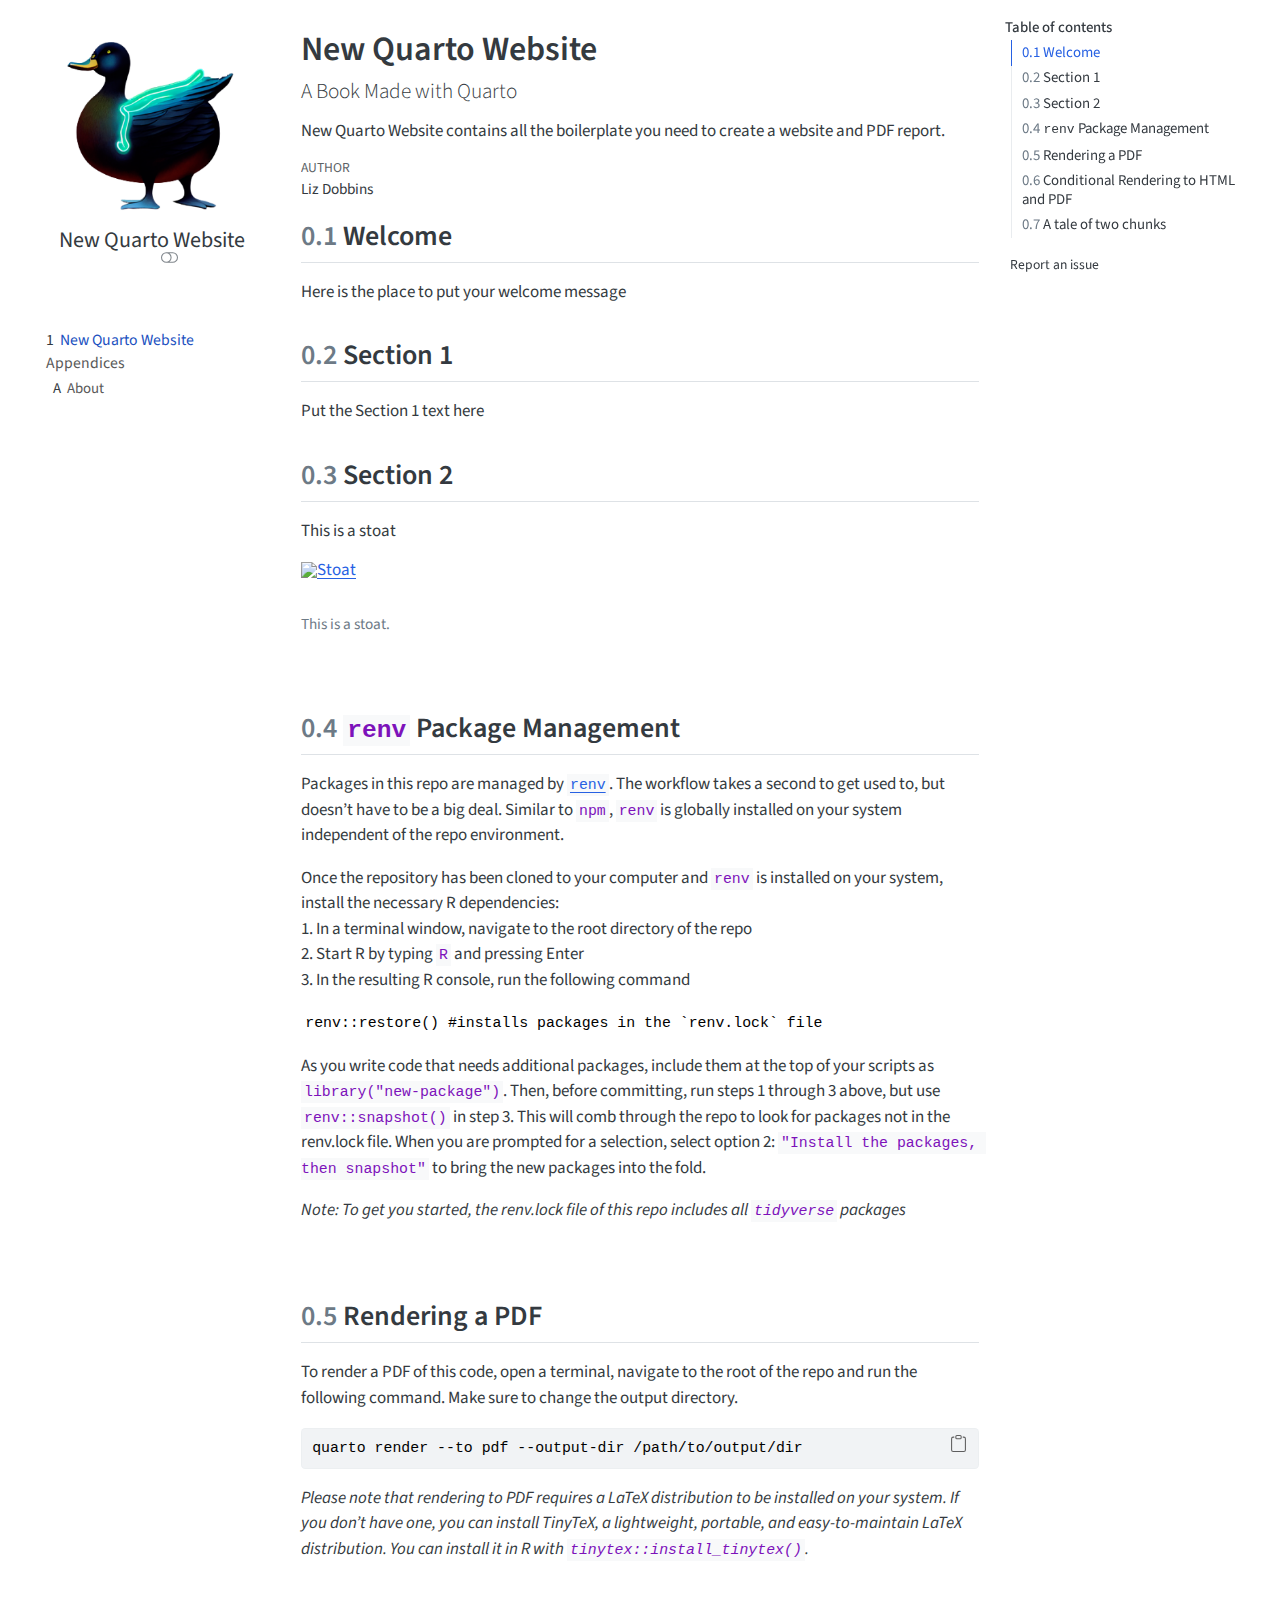
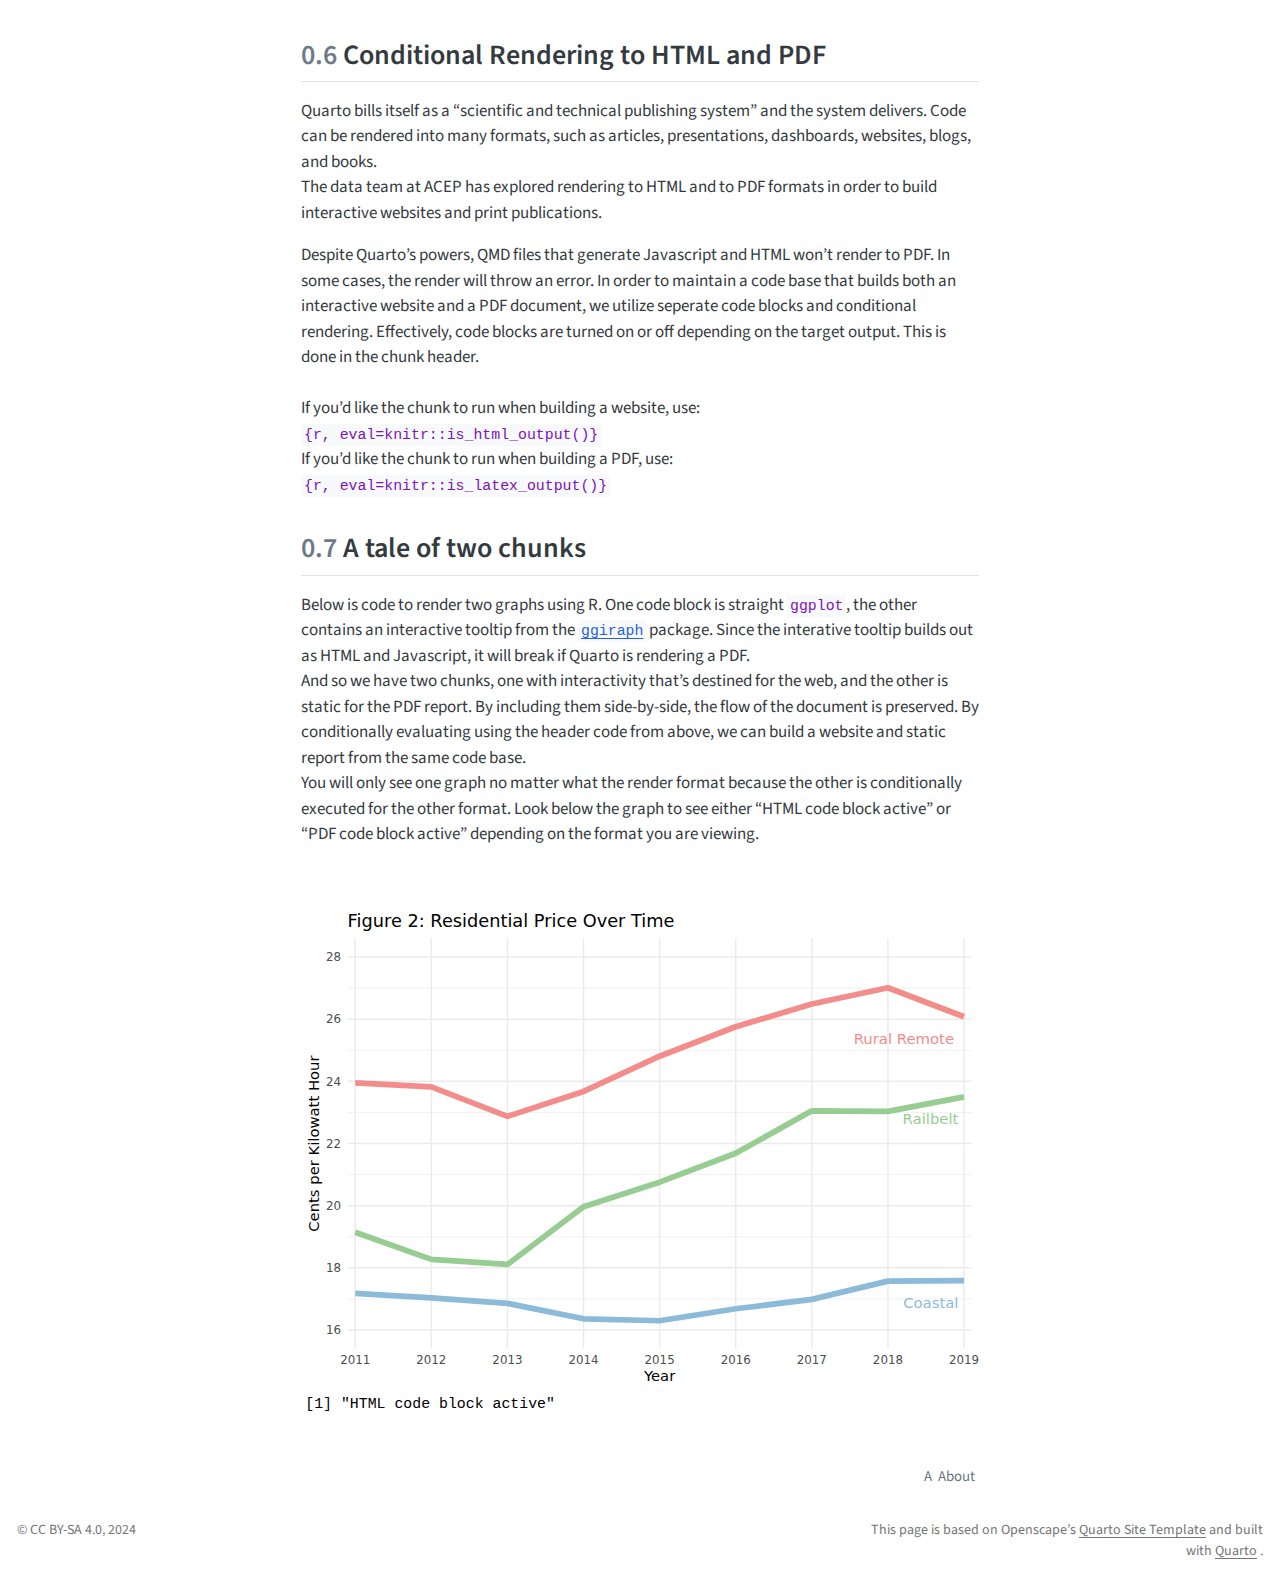
==== index.html @ baac25ad "Built site for gh-pages" ====
<!DOCTYPE html>
<html xmlns="http://www.w3.org/1999/xhtml" lang="en" xml:lang="en"><head>

<meta charset="utf-8">
<meta name="generator" content="quarto-1.4.555">

<meta name="viewport" content="width=device-width, initial-scale=1.0, user-scalable=yes">

<meta name="author" content="Liz Dobbins">
<meta name="description" content="New Quarto Website contains all the boilerplate you need to create a website and PDF report.">

<title>New Quarto Website</title>
<style>
code{white-space: pre-wrap;}
span.smallcaps{font-variant: small-caps;}
div.columns{display: flex; gap: min(4vw, 1.5em);}
div.column{flex: auto; overflow-x: auto;}
div.hanging-indent{margin-left: 1.5em; text-indent: -1.5em;}
ul.task-list{list-style: none;}
ul.task-list li input[type="checkbox"] {
  width: 0.8em;
  margin: 0 0.8em 0.2em -1em; /* quarto-specific, see https://github.com/quarto-dev/quarto-cli/issues/4556 */ 
  vertical-align: middle;
}
/* CSS for syntax highlighting */
pre > code.sourceCode { white-space: pre; position: relative; }
pre > code.sourceCode > span { line-height: 1.25; }
pre > code.sourceCode > span:empty { height: 1.2em; }
.sourceCode { overflow: visible; }
code.sourceCode > span { color: inherit; text-decoration: inherit; }
div.sourceCode { margin: 1em 0; }
pre.sourceCode { margin: 0; }
@media screen {
div.sourceCode { overflow: auto; }
}
@media print {
pre > code.sourceCode { white-space: pre-wrap; }
pre > code.sourceCode > span { text-indent: -5em; padding-left: 5em; }
}
pre.numberSource code
  { counter-reset: source-line 0; }
pre.numberSource code > span
  { position: relative; left: -4em; counter-increment: source-line; }
pre.numberSource code > span > a:first-child::before
  { content: counter(source-line);
    position: relative; left: -1em; text-align: right; vertical-align: baseline;
    border: none; display: inline-block;
    -webkit-touch-callout: none; -webkit-user-select: none;
    -khtml-user-select: none; -moz-user-select: none;
    -ms-user-select: none; user-select: none;
    padding: 0 4px; width: 4em;
  }
pre.numberSource { margin-left: 3em;  padding-left: 4px; }
div.sourceCode
  {   }
@media screen {
pre > code.sourceCode > span > a:first-child::before { text-decoration: underline; }
}
</style>


<script src="site_libs/quarto-nav/quarto-nav.js"></script>
<script src="site_libs/clipboard/clipboard.min.js"></script>
<script src="site_libs/quarto-search/autocomplete.umd.js"></script>
<script src="site_libs/quarto-search/fuse.min.js"></script>
<script src="site_libs/quarto-search/quarto-search.js"></script>
<meta name="quarto:offset" content="./">
<link href="./about.html" rel="next">
<script src="site_libs/quarto-html/quarto.js"></script>
<script src="site_libs/quarto-html/popper.min.js"></script>
<script src="site_libs/quarto-html/tippy.umd.min.js"></script>
<script src="site_libs/quarto-html/anchor.min.js"></script>
<link href="site_libs/quarto-html/tippy.css" rel="stylesheet">
<link href="site_libs/quarto-html/quarto-syntax-highlighting.css" rel="stylesheet" class="quarto-color-scheme" id="quarto-text-highlighting-styles">
<link href="site_libs/quarto-html/quarto-syntax-highlighting-dark.css" rel="prefetch" class="quarto-color-scheme quarto-color-alternate" id="quarto-text-highlighting-styles">
<script src="site_libs/bootstrap/bootstrap.min.js"></script>
<link href="site_libs/bootstrap/bootstrap-icons.css" rel="stylesheet">
<link href="site_libs/bootstrap/bootstrap.min.css" rel="stylesheet" class="quarto-color-scheme" id="quarto-bootstrap" data-mode="light">
<link href="site_libs/bootstrap/bootstrap-dark.min.css" rel="prefetch" class="quarto-color-scheme quarto-color-alternate" id="quarto-bootstrap" data-mode="light">
<script id="quarto-search-options" type="application/json">{
  "location": "sidebar",
  "copy-button": false,
  "collapse-after": 3,
  "panel-placement": "start",
  "type": "textbox",
  "limit": 50,
  "keyboard-shortcut": [
    "f",
    "/",
    "s"
  ],
  "show-item-context": false,
  "language": {
    "search-no-results-text": "No results",
    "search-matching-documents-text": "matching documents",
    "search-copy-link-title": "Copy link to search",
    "search-hide-matches-text": "Hide additional matches",
    "search-more-match-text": "more match in this document",
    "search-more-matches-text": "more matches in this document",
    "search-clear-button-title": "Clear",
    "search-text-placeholder": "",
    "search-detached-cancel-button-title": "Cancel",
    "search-submit-button-title": "Submit",
    "search-label": "Search"
  }
}</script>
<link href="site_libs/htmltools-fill-0.5.8.1/fill.css" rel="stylesheet">
<script src="site_libs/htmlwidgets-1.6.4/htmlwidgets.js"></script>
<script src="site_libs/d3-bundle-5.16.0/d3-bundle.min.js"></script>
<script src="site_libs/d3-lasso-0.0.5/d3-lasso.min.js"></script>
<script src="site_libs/save-svg-as-png-1.4.17/save-svg-as-png.min.js"></script>
<script src="site_libs/flatbush-4.4.0/flatbush.min.js"></script>
<link href="site_libs/ggiraphjs-0.8.10/ggiraphjs.min.css" rel="stylesheet">
<script src="site_libs/ggiraphjs-0.8.10/ggiraphjs.min.js"></script>
<script src="site_libs/girafe-binding-0.8.10/girafe.js"></script>


<link rel="stylesheet" href="styles.css">
</head>

<body class="nav-sidebar floating">

<div id="quarto-search-results"></div>
  <header id="quarto-header" class="headroom fixed-top">
  <nav class="quarto-secondary-nav">
    <div class="container-fluid d-flex">
      <button type="button" class="quarto-btn-toggle btn" data-bs-toggle="collapse" data-bs-target=".quarto-sidebar-collapse-item" aria-controls="quarto-sidebar" aria-expanded="false" aria-label="Toggle sidebar navigation" onclick="if (window.quartoToggleHeadroom) { window.quartoToggleHeadroom(); }">
        <i class="bi bi-layout-text-sidebar-reverse"></i>
      </button>
        <nav class="quarto-page-breadcrumbs" aria-label="breadcrumb"><ol class="breadcrumb"><li class="breadcrumb-item"><a href="./index.html"><span class="chapter-number">1</span>&nbsp; <span class="chapter-title">New Quarto Website</span></a></li></ol></nav>
        <a class="flex-grow-1" role="button" data-bs-toggle="collapse" data-bs-target=".quarto-sidebar-collapse-item" aria-controls="quarto-sidebar" aria-expanded="false" aria-label="Toggle sidebar navigation" onclick="if (window.quartoToggleHeadroom) { window.quartoToggleHeadroom(); }">      
        </a>
      <button type="button" class="btn quarto-search-button" aria-label="" onclick="window.quartoOpenSearch();">
        <i class="bi bi-search"></i>
      </button>
    </div>
  </nav>
</header>
<!-- content -->
<div id="quarto-content" class="quarto-container page-columns page-rows-contents page-layout-article">
<!-- sidebar -->
  <nav id="quarto-sidebar" class="sidebar collapse collapse-horizontal quarto-sidebar-collapse-item sidebar-navigation floating overflow-auto">
    <div class="pt-lg-2 mt-2 text-center sidebar-header sidebar-header-stacked">
      <a href="./index.html" class="sidebar-logo-link">
      <img src="./images/data-duck.png" alt="" class="sidebar-logo py-0 d-lg-inline d-none">
      </a>
    <div class="sidebar-title mb-0 py-0">
      <a href="./">New Quarto Website</a> 
        <div class="sidebar-tools-main tools-wide">
    <a href="https://cookiecutter.readthedocs.io/en/stable/" title="Cookiecutter Project Templates" class="quarto-navigation-tool px-1" aria-label="Cookiecutter Project Templates"><i class="bi bi-globe"></i></a>
    <a href="https://github.com/eldobbins" title="Liz Dobbins's GitHub" class="quarto-navigation-tool px-1" aria-label="Liz Dobbins's GitHub"><i class="bi bi-github"></i></a>
    <a href="https://github.com/eldobbins/new-quarto-website" title="Source Code" class="quarto-navigation-tool px-1" aria-label="Source Code"><i class="bi bi-github"></i></a>
    <a href="./New-Quarto-Website.pdf" title="Download PDF" class="quarto-navigation-tool px-1" aria-label="Download PDF"><i class="bi bi-file-pdf"></i></a>
  <a href="" class="quarto-color-scheme-toggle quarto-navigation-tool  px-1" onclick="window.quartoToggleColorScheme(); return false;" title="Toggle dark mode"><i class="bi"></i></a>
</div>
    </div>
      </div>
        <div class="mt-2 flex-shrink-0 align-items-center">
        <div class="sidebar-search">
        <div id="quarto-search" class="" title="Search"></div>
        </div>
        </div>
    <div class="sidebar-menu-container"> 
    <ul class="list-unstyled mt-1">
        <li class="sidebar-item">
  <div class="sidebar-item-container"> 
  <a href="./index.html" class="sidebar-item-text sidebar-link active">
 <span class="menu-text"><span class="chapter-number">1</span>&nbsp; <span class="chapter-title">New Quarto Website</span></span></a>
  </div>
</li>
        <li class="sidebar-item sidebar-item-section">
      <div class="sidebar-item-container"> 
            <a class="sidebar-item-text sidebar-link text-start" data-bs-toggle="collapse" data-bs-target="#quarto-sidebar-section-1" aria-expanded="true">
 <span class="menu-text">Appendices</span></a>
          <a class="sidebar-item-toggle text-start" data-bs-toggle="collapse" data-bs-target="#quarto-sidebar-section-1" aria-expanded="true" aria-label="Toggle section">
            <i class="bi bi-chevron-right ms-2"></i>
          </a> 
      </div>
      <ul id="quarto-sidebar-section-1" class="collapse list-unstyled sidebar-section depth1 show">  
          <li class="sidebar-item">
  <div class="sidebar-item-container"> 
  <a href="./about.html" class="sidebar-item-text sidebar-link">
 <span class="menu-text"><span class="chapter-number">A</span>&nbsp; <span class="chapter-title">About</span></span></a>
  </div>
</li>
      </ul>
  </li>
    </ul>
    </div>
</nav>
<div id="quarto-sidebar-glass" class="quarto-sidebar-collapse-item" data-bs-toggle="collapse" data-bs-target=".quarto-sidebar-collapse-item"></div>
<!-- margin-sidebar -->
    <div id="quarto-margin-sidebar" class="sidebar margin-sidebar">
        <nav id="TOC" role="doc-toc" class="toc-active">
    <h2 id="toc-title">Table of contents</h2>
   
  <ul>
  <li><a href="#welcome" id="toc-welcome" class="nav-link active" data-scroll-target="#welcome"><span class="header-section-number">0.1</span> Welcome</a></li>
  <li><a href="#section-1" id="toc-section-1" class="nav-link" data-scroll-target="#section-1"><span class="header-section-number">0.2</span> Section 1</a></li>
  <li><a href="#section-2" id="toc-section-2" class="nav-link" data-scroll-target="#section-2"><span class="header-section-number">0.3</span> Section 2</a></li>
  <li><a href="#renv-package-management" id="toc-renv-package-management" class="nav-link" data-scroll-target="#renv-package-management"><span class="header-section-number">0.4</span> <code>renv</code> Package Management</a></li>
  <li><a href="#rendering-a-pdf" id="toc-rendering-a-pdf" class="nav-link" data-scroll-target="#rendering-a-pdf"><span class="header-section-number">0.5</span> Rendering a PDF</a></li>
  <li><a href="#conditional-rendering-to-html-and-pdf" id="toc-conditional-rendering-to-html-and-pdf" class="nav-link" data-scroll-target="#conditional-rendering-to-html-and-pdf"><span class="header-section-number">0.6</span> Conditional Rendering to HTML and PDF</a></li>
  <li><a href="#a-tale-of-two-chunks" id="toc-a-tale-of-two-chunks" class="nav-link" data-scroll-target="#a-tale-of-two-chunks"><span class="header-section-number">0.7</span> A tale of two chunks</a></li>
  </ul>
<div class="toc-actions"><ul><li><a href="https://github.com/eldobbins/new-quarto-website/issues/new" class="toc-action"><i class="bi bi-github"></i>Report an issue</a></li></ul></div></nav>
    </div>
<!-- main -->
<main class="content" id="quarto-document-content">

<header id="title-block-header" class="quarto-title-block default">
<div class="quarto-title">
<h1 class="title">New Quarto Website</h1>
<p class="subtitle lead">A Book Made with Quarto</p>
</div>

<div>
  <div class="description">
    New Quarto Website contains all the boilerplate you need to create a website and PDF report.
  </div>
</div>


<div class="quarto-title-meta">

    <div>
    <div class="quarto-title-meta-heading">Author</div>
    <div class="quarto-title-meta-contents">
             <p>Liz Dobbins </p>
          </div>
  </div>
    
  
    
  </div>
  


</header>


<section id="welcome" class="level2" data-number="0.1">
<h2 data-number="0.1" class="anchored" data-anchor-id="welcome"><span class="header-section-number">0.1</span> Welcome</h2>
<p>Here is the place to put your welcome message</p>
</section>
<section id="section-1" class="level2" data-number="0.2">
<h2 data-number="0.2" class="anchored" data-anchor-id="section-1"><span class="header-section-number">0.2</span> Section 1</h2>
<p>Put the Section 1 text here</p>
</section>
<section id="section-2" class="level2" data-number="0.3">
<h2 data-number="0.3" class="anchored" data-anchor-id="section-2"><span class="header-section-number">0.3</span> Section 2</h2>
<p>This is a stoat</p>
<div class="quarto-figure quarto-figure-left">
<figure class="figure">
<div class="quarto-figure quarto-figure-left">
<figure class="figure">
<p><a href="https://www.adfg.alaska.gov/static/education/wns/weasels.pdf" title="See Alaskan Weasels"><img src="https://britishwildlifecentre.co.uk/wp-content/uploads/2018/12/New-Website-Stoat-Pt-07-18.jpg" class="img-fluid quarto-figure quarto-figure-left figure-img" alt="Stoat" width="200"></a></p>
</figure>
</div>
<figcaption>This is a stoat.</figcaption>
</figure>
</div>
<p><br></p>
</section>
<section id="renv-package-management" class="level2" data-number="0.4">
<h2 data-number="0.4" class="anchored" data-anchor-id="renv-package-management"><span class="header-section-number">0.4</span> <code>renv</code> Package Management</h2>
<p>Packages in this repo are managed by <a href="https://rstudio.github.io/renv/articles/renv.html"><code>renv</code></a>. The workflow takes a second to get used to, but doesn’t have to be a big deal. Similar to <code>npm</code>, <code>renv</code> is globally installed on your system independent of the repo environment.</p>
<p>Once the repository has been cloned to your computer and <code>renv</code> is installed on your system, install the necessary R dependencies:<br>
1. In a terminal window, navigate to the root directory of the repo<br>
2. Start R by typing <code>R</code> and pressing Enter<br>
3. In the resulting R console, run the following command</p>
<pre><code>renv::restore() #installs packages in the `renv.lock` file  </code></pre>
<p>As you write code that needs additional packages, include them at the top of your scripts as <code>library("new-package")</code>. Then, before committing, run steps 1 through 3 above, but use <code>renv::snapshot()</code> in step 3. This will comb through the repo to look for packages not in the renv.lock file. When you are prompted for a selection, select option 2: <code>"Install the packages, then snapshot"</code> to bring the new packages into the fold.</p>
<p><em>Note: To get you started, the renv.lock file of this repo includes all <code>tidyverse</code> packages</em></p>
<p><br></p>
</section>
<section id="rendering-a-pdf" class="level2" data-number="0.5">
<h2 data-number="0.5" class="anchored" data-anchor-id="rendering-a-pdf"><span class="header-section-number">0.5</span> Rendering a PDF</h2>
<p>To render a PDF of this code, open a terminal, navigate to the root of the repo and run the following command. Make sure to change the output directory.</p>
<div class="cell">
<div class="sourceCode cell-code" id="cb2"><pre class="sourceCode bash code-with-copy"><code class="sourceCode bash"><span id="cb2-1"><a href="#cb2-1" aria-hidden="true" tabindex="-1"></a><span class="ex">quarto</span> render <span class="at">--to</span> pdf <span class="at">--output-dir</span> /path/to/output/dir </span></code><button title="Copy to Clipboard" class="code-copy-button"><i class="bi"></i></button></pre></div>
</div>
<p><em>Please note that rendering to PDF requires a LaTeX distribution to be installed on your system. If you don’t have one, you can install TinyTeX, a lightweight, portable, and easy-to-maintain LaTeX distribution. You can install it in R with <code>tinytex::install_tinytex()</code>.</em></p>
<p><br></p>
</section>
<section id="conditional-rendering-to-html-and-pdf" class="level2" data-number="0.6">
<h2 data-number="0.6" class="anchored" data-anchor-id="conditional-rendering-to-html-and-pdf"><span class="header-section-number">0.6</span> Conditional Rendering to HTML and PDF</h2>
<p>Quarto bills itself as a “scientific and technical publishing system” and the system delivers. Code can be rendered into many formats, such as articles, presentations, dashboards, websites, blogs, and books.<br>
The data team at ACEP has explored rendering to HTML and to PDF formats in order to build interactive websites and print publications.</p>
<p>Despite Quarto’s powers, QMD files that generate Javascript and HTML won’t render to PDF. In some cases, the render will throw an error. In order to maintain a code base that builds both an interactive website and a PDF document, we utilize seperate code blocks and conditional rendering. Effectively, code blocks are turned on or off depending on the target output. This is done in the chunk header.<br>
<br> If you’d like the chunk to run when building a website, use: <br> <code>{r, eval=knitr::is_html_output()}</code> <br> If you’d like the chunk to run when building a PDF, use: <br> <code>{r, eval=knitr::is_latex_output()}</code></p>
</section>
<section id="a-tale-of-two-chunks" class="level2" data-number="0.7">
<h2 data-number="0.7" class="anchored" data-anchor-id="a-tale-of-two-chunks"><span class="header-section-number">0.7</span> A tale of two chunks</h2>
<p>Below is code to render two graphs using R. One code block is straight <code>ggplot</code>, the other contains an interactive tooltip from the <a href="http://davidgohel.github.io/ggiraph/"><code>ggiraph</code></a> package. Since the interative tooltip builds out as HTML and Javascript, it will break if Quarto is rendering a PDF.<br>
And so we have two chunks, one with interactivity that’s destined for the web, and the other is static for the PDF report. By including them side-by-side, the flow of the document is preserved. By conditionally evaluating using the header code from above, we can build a website and static report from the same code base.<br>
You will only see one graph no matter what the render format because the other is conditionally executed for the other format. Look below the graph to see either “HTML code block active” or “PDF code block active” depending on the format you are viewing.</p>
<p><br></p>
<div class="cell">
<div class="cell-output-display">
<div class="girafe html-widget html-fill-item" id="htmlwidget-8f0f8c9f12b4cacb3a01" style="width:100%;height:464px;"></div>
<script type="application/json" data-for="htmlwidget-8f0f8c9f12b4cacb3a01">{"x":{"html":"<?xml version=\"1.0\" encoding=\"UTF-8\"?>\n<svg xmlns='http://www.w3.org/2000/svg' xmlns:xlink='http://www.w3.org/1999/xlink' class='ggiraph-svg' role='graphics-document' id='svg_64ee4f83_8b52_4678_acc7_ff02e934cefd' viewBox='0 0 504 360'>\n <defs id='svg_64ee4f83_8b52_4678_acc7_ff02e934cefd_defs'>\n  <clipPath id='svg_64ee4f83_8b52_4678_acc7_ff02e934cefd_c1'>\n   <rect x='0' y='0' width='504' height='360'/>\n  <\/clipPath>\n  <clipPath id='svg_64ee4f83_8b52_4678_acc7_ff02e934cefd_c2'>\n   <rect x='34.65' y='23.32' width='463.87' height='304.97'/>\n  <\/clipPath>\n <\/defs>\n <g id='svg_64ee4f83_8b52_4678_acc7_ff02e934cefd_rootg' class='ggiraph-svg-rootg'>\n  <g clip-path='url(#svg_64ee4f83_8b52_4678_acc7_ff02e934cefd_c1)'>\n   <rect x='0' y='0' width='504' height='360' fill='#FFFFFF' fill-opacity='1' stroke='#FFFFFF' stroke-opacity='1' stroke-width='0.75' stroke-linejoin='round' stroke-linecap='round' class='ggiraph-svg-bg'/>\n  <\/g>\n  <g clip-path='url(#svg_64ee4f83_8b52_4678_acc7_ff02e934cefd_c2)'>\n   <polyline points='34.65,291.33 498.52,291.33' fill='none' stroke='#EBEBEB' stroke-opacity='1' stroke-width='0.53' stroke-linejoin='round' stroke-linecap='butt'/>\n   <polyline points='34.65,245.12 498.52,245.12' fill='none' stroke='#EBEBEB' stroke-opacity='1' stroke-width='0.53' stroke-linejoin='round' stroke-linecap='butt'/>\n   <polyline points='34.65,198.91 498.52,198.91' fill='none' stroke='#EBEBEB' stroke-opacity='1' stroke-width='0.53' stroke-linejoin='round' stroke-linecap='butt'/>\n   <polyline points='34.65,152.70 498.52,152.70' fill='none' stroke='#EBEBEB' stroke-opacity='1' stroke-width='0.53' stroke-linejoin='round' stroke-linecap='butt'/>\n   <polyline points='34.65,106.50 498.52,106.50' fill='none' stroke='#EBEBEB' stroke-opacity='1' stroke-width='0.53' stroke-linejoin='round' stroke-linecap='butt'/>\n   <polyline points='34.65,60.29 498.52,60.29' fill='none' stroke='#EBEBEB' stroke-opacity='1' stroke-width='0.53' stroke-linejoin='round' stroke-linecap='butt'/>\n   <polyline points='34.65,314.43 498.52,314.43' fill='none' stroke='#EBEBEB' stroke-opacity='1' stroke-width='1.07' stroke-linejoin='round' stroke-linecap='butt'/>\n   <polyline points='34.65,268.22 498.52,268.22' fill='none' stroke='#EBEBEB' stroke-opacity='1' stroke-width='1.07' stroke-linejoin='round' stroke-linecap='butt'/>\n   <polyline points='34.65,222.02 498.52,222.02' fill='none' stroke='#EBEBEB' stroke-opacity='1' stroke-width='1.07' stroke-linejoin='round' stroke-linecap='butt'/>\n   <polyline points='34.65,175.81 498.52,175.81' fill='none' stroke='#EBEBEB' stroke-opacity='1' stroke-width='1.07' stroke-linejoin='round' stroke-linecap='butt'/>\n   <polyline points='34.65,129.60 498.52,129.60' fill='none' stroke='#EBEBEB' stroke-opacity='1' stroke-width='1.07' stroke-linejoin='round' stroke-linecap='butt'/>\n   <polyline points='34.65,83.39 498.52,83.39' fill='none' stroke='#EBEBEB' stroke-opacity='1' stroke-width='1.07' stroke-linejoin='round' stroke-linecap='butt'/>\n   <polyline points='34.65,37.18 498.52,37.18' fill='none' stroke='#EBEBEB' stroke-opacity='1' stroke-width='1.07' stroke-linejoin='round' stroke-linecap='butt'/>\n   <polyline points='40.31,328.29 40.31,23.32' fill='none' stroke='#EBEBEB' stroke-opacity='1' stroke-width='1.07' stroke-linejoin='round' stroke-linecap='butt'/>\n   <polyline points='96.88,328.29 96.88,23.32' fill='none' stroke='#EBEBEB' stroke-opacity='1' stroke-width='1.07' stroke-linejoin='round' stroke-linecap='butt'/>\n   <polyline points='153.45,328.29 153.45,23.32' fill='none' stroke='#EBEBEB' stroke-opacity='1' stroke-width='1.07' stroke-linejoin='round' stroke-linecap='butt'/>\n   <polyline points='210.02,328.29 210.02,23.32' fill='none' stroke='#EBEBEB' stroke-opacity='1' stroke-width='1.07' stroke-linejoin='round' stroke-linecap='butt'/>\n   <polyline points='266.59,328.29 266.59,23.32' fill='none' stroke='#EBEBEB' stroke-opacity='1' stroke-width='1.07' stroke-linejoin='round' stroke-linecap='butt'/>\n   <polyline points='323.15,328.29 323.15,23.32' fill='none' stroke='#EBEBEB' stroke-opacity='1' stroke-width='1.07' stroke-linejoin='round' stroke-linecap='butt'/>\n   <polyline points='379.72,328.29 379.72,23.32' fill='none' stroke='#EBEBEB' stroke-opacity='1' stroke-width='1.07' stroke-linejoin='round' stroke-linecap='butt'/>\n   <polyline points='436.29,328.29 436.29,23.32' fill='none' stroke='#EBEBEB' stroke-opacity='1' stroke-width='1.07' stroke-linejoin='round' stroke-linecap='butt'/>\n   <polyline points='492.86,328.29 492.86,23.32' fill='none' stroke='#EBEBEB' stroke-opacity='1' stroke-width='1.07' stroke-linejoin='round' stroke-linecap='butt'/>\n   <polyline points='40.31,287.26 96.88,290.54 153.45,294.64 210.02,306.11 266.59,307.57 323.15,298.65 379.72,291.69 436.29,278.12 492.86,277.74' fill='none' stroke='#8CBBDA' stroke-opacity='1' stroke-width='4.27' stroke-linejoin='round' stroke-linecap='butt'/>\n   <polyline points='40.31,241.79 96.88,261.95 153.45,265.73 210.02,222.87 266.59,204.54 323.15,183.07 379.72,151.50 436.29,151.95 492.86,141.17' fill='none' stroke='#97CD93' stroke-opacity='1' stroke-width='4.27' stroke-linejoin='round' stroke-linecap='butt'/>\n   <polyline points='40.31,130.80 96.88,133.76 153.45,155.64 210.02,137.08 266.59,110.92 323.15,89.05 379.72,72.07 436.29,60.01 492.86,81.58' fill='none' stroke='#F28D8C' stroke-opacity='1' stroke-width='4.27' stroke-linejoin='round' stroke-linecap='butt'/>\n   <circle id='svg_64ee4f83_8b52_4678_acc7_ff02e934cefd_e1' cx='40.31' cy='287.26' r='8.27pt' fill='none' stroke='none' title='Year: 2011 &amp;lt;br&amp;gt;Price: 17 cents/kWh'/>\n   <circle id='svg_64ee4f83_8b52_4678_acc7_ff02e934cefd_e2' cx='96.88' cy='290.54' r='8.27pt' fill='none' stroke='none' title='Year: 2012 &amp;lt;br&amp;gt;Price: 17 cents/kWh'/>\n   <circle id='svg_64ee4f83_8b52_4678_acc7_ff02e934cefd_e3' cx='153.45' cy='294.64' r='8.27pt' fill='none' stroke='none' title='Year: 2013 &amp;lt;br&amp;gt;Price: 17 cents/kWh'/>\n   <circle id='svg_64ee4f83_8b52_4678_acc7_ff02e934cefd_e4' cx='210.02' cy='306.11' r='8.27pt' fill='none' stroke='none' title='Year: 2014 &amp;lt;br&amp;gt;Price: 16 cents/kWh'/>\n   <circle id='svg_64ee4f83_8b52_4678_acc7_ff02e934cefd_e5' cx='266.59' cy='307.57' r='8.27pt' fill='none' stroke='none' title='Year: 2015 &amp;lt;br&amp;gt;Price: 16 cents/kWh'/>\n   <circle id='svg_64ee4f83_8b52_4678_acc7_ff02e934cefd_e6' cx='323.15' cy='298.65' r='8.27pt' fill='none' stroke='none' title='Year: 2016 &amp;lt;br&amp;gt;Price: 17 cents/kWh'/>\n   <circle id='svg_64ee4f83_8b52_4678_acc7_ff02e934cefd_e7' cx='379.72' cy='291.69' r='8.27pt' fill='none' stroke='none' title='Year: 2017 &amp;lt;br&amp;gt;Price: 17 cents/kWh'/>\n   <circle id='svg_64ee4f83_8b52_4678_acc7_ff02e934cefd_e8' cx='436.29' cy='278.12' r='8.27pt' fill='none' stroke='none' title='Year: 2018 &amp;lt;br&amp;gt;Price: 18 cents/kWh'/>\n   <circle id='svg_64ee4f83_8b52_4678_acc7_ff02e934cefd_e9' cx='492.86' cy='277.74' r='8.27pt' fill='none' stroke='none' title='Year: 2019 &amp;lt;br&amp;gt;Price: 18 cents/kWh'/>\n   <circle id='svg_64ee4f83_8b52_4678_acc7_ff02e934cefd_e10' cx='40.31' cy='241.79' r='8.27pt' fill='none' stroke='none' title='Year: 2011 &amp;lt;br&amp;gt;Price: 19 cents/kWh'/>\n   <circle id='svg_64ee4f83_8b52_4678_acc7_ff02e934cefd_e11' cx='96.88' cy='261.95' r='8.27pt' fill='none' stroke='none' title='Year: 2012 &amp;lt;br&amp;gt;Price: 18 cents/kWh'/>\n   <circle id='svg_64ee4f83_8b52_4678_acc7_ff02e934cefd_e12' cx='153.45' cy='265.73' r='8.27pt' fill='none' stroke='none' title='Year: 2013 &amp;lt;br&amp;gt;Price: 18 cents/kWh'/>\n   <circle id='svg_64ee4f83_8b52_4678_acc7_ff02e934cefd_e13' cx='210.02' cy='222.87' r='8.27pt' fill='none' stroke='none' title='Year: 2014 &amp;lt;br&amp;gt;Price: 20 cents/kWh'/>\n   <circle id='svg_64ee4f83_8b52_4678_acc7_ff02e934cefd_e14' cx='266.59' cy='204.54' r='8.27pt' fill='none' stroke='none' title='Year: 2015 &amp;lt;br&amp;gt;Price: 21 cents/kWh'/>\n   <circle id='svg_64ee4f83_8b52_4678_acc7_ff02e934cefd_e15' cx='323.15' cy='183.07' r='8.27pt' fill='none' stroke='none' title='Year: 2016 &amp;lt;br&amp;gt;Price: 22 cents/kWh'/>\n   <circle id='svg_64ee4f83_8b52_4678_acc7_ff02e934cefd_e16' cx='379.72' cy='151.5' r='8.27pt' fill='none' stroke='none' title='Year: 2017 &amp;lt;br&amp;gt;Price: 23 cents/kWh'/>\n   <circle id='svg_64ee4f83_8b52_4678_acc7_ff02e934cefd_e17' cx='436.29' cy='151.95' r='8.27pt' fill='none' stroke='none' title='Year: 2018 &amp;lt;br&amp;gt;Price: 23 cents/kWh'/>\n   <circle id='svg_64ee4f83_8b52_4678_acc7_ff02e934cefd_e18' cx='492.86' cy='141.17' r='8.27pt' fill='none' stroke='none' title='Year: 2019 &amp;lt;br&amp;gt;Price: 23 cents/kWh'/>\n   <circle id='svg_64ee4f83_8b52_4678_acc7_ff02e934cefd_e19' cx='40.31' cy='130.8' r='8.27pt' fill='none' stroke='none' title='Year: 2011 &amp;lt;br&amp;gt;Price: 24 cents/kWh'/>\n   <circle id='svg_64ee4f83_8b52_4678_acc7_ff02e934cefd_e20' cx='96.88' cy='133.76' r='8.27pt' fill='none' stroke='none' title='Year: 2012 &amp;lt;br&amp;gt;Price: 24 cents/kWh'/>\n   <circle id='svg_64ee4f83_8b52_4678_acc7_ff02e934cefd_e21' cx='153.45' cy='155.64' r='8.27pt' fill='none' stroke='none' title='Year: 2013 &amp;lt;br&amp;gt;Price: 23 cents/kWh'/>\n   <circle id='svg_64ee4f83_8b52_4678_acc7_ff02e934cefd_e22' cx='210.02' cy='137.08' r='8.27pt' fill='none' stroke='none' title='Year: 2014 &amp;lt;br&amp;gt;Price: 24 cents/kWh'/>\n   <circle id='svg_64ee4f83_8b52_4678_acc7_ff02e934cefd_e23' cx='266.59' cy='110.92' r='8.27pt' fill='none' stroke='none' title='Year: 2015 &amp;lt;br&amp;gt;Price: 25 cents/kWh'/>\n   <circle id='svg_64ee4f83_8b52_4678_acc7_ff02e934cefd_e24' cx='323.15' cy='89.05' r='8.27pt' fill='none' stroke='none' title='Year: 2016 &amp;lt;br&amp;gt;Price: 26 cents/kWh'/>\n   <circle id='svg_64ee4f83_8b52_4678_acc7_ff02e934cefd_e25' cx='379.72' cy='72.07' r='8.27pt' fill='none' stroke='none' title='Year: 2017 &amp;lt;br&amp;gt;Price: 26 cents/kWh'/>\n   <circle id='svg_64ee4f83_8b52_4678_acc7_ff02e934cefd_e26' cx='436.29' cy='60.01' r='8.27pt' fill='none' stroke='none' title='Year: 2018 &amp;lt;br&amp;gt;Price: 27 cents/kWh'/>\n   <circle id='svg_64ee4f83_8b52_4678_acc7_ff02e934cefd_e27' cx='492.86' cy='81.58' r='8.27pt' fill='none' stroke='none' title='Year: 2019 &amp;lt;br&amp;gt;Price: 26 cents/kWh'/>\n   <text id='svg_64ee4f83_8b52_4678_acc7_ff02e934cefd_e28' x='447.64' y='297.84' font-size='8.28pt' font-family='DejaVu Sans' fill='#8CBBDA' fill-opacity='1' title='Coastal'>Coastal<\/text>\n   <text id='svg_64ee4f83_8b52_4678_acc7_ff02e934cefd_e29' x='447.22' y='161.28' font-size='8.28pt' font-family='DejaVu Sans' fill='#97CD93' fill-opacity='1' title='Railbelt'>Railbelt<\/text>\n   <text id='svg_64ee4f83_8b52_4678_acc7_ff02e934cefd_e30' x='410.82' y='101.69' font-size='8.28pt' font-family='DejaVu Sans' fill='#F28D8C' fill-opacity='1' title='Rural Remote'>Rural Remote<\/text>\n  <\/g>\n  <g clip-path='url(#svg_64ee4f83_8b52_4678_acc7_ff02e934cefd_c1)'>\n   <text x='18.53' y='317.64' font-size='6.6pt' font-family='DejaVu Sans' fill='#4D4D4D' fill-opacity='1'>16<\/text>\n   <text x='18.53' y='271.43' font-size='6.6pt' font-family='DejaVu Sans' fill='#4D4D4D' fill-opacity='1'>18<\/text>\n   <text x='18.53' y='225.22' font-size='6.6pt' font-family='DejaVu Sans' fill='#4D4D4D' fill-opacity='1'>20<\/text>\n   <text x='18.53' y='179.02' font-size='6.6pt' font-family='DejaVu Sans' fill='#4D4D4D' fill-opacity='1'>22<\/text>\n   <text x='18.53' y='132.81' font-size='6.6pt' font-family='DejaVu Sans' fill='#4D4D4D' fill-opacity='1'>24<\/text>\n   <text x='18.53' y='86.6' font-size='6.6pt' font-family='DejaVu Sans' fill='#4D4D4D' fill-opacity='1'>26<\/text>\n   <text x='18.53' y='40.39' font-size='6.6pt' font-family='DejaVu Sans' fill='#4D4D4D' fill-opacity='1'>28<\/text>\n   <text x='29.12' y='339.64' font-size='6.6pt' font-family='DejaVu Sans' fill='#4D4D4D' fill-opacity='1'>2011<\/text>\n   <text x='85.69' y='339.64' font-size='6.6pt' font-family='DejaVu Sans' fill='#4D4D4D' fill-opacity='1'>2012<\/text>\n   <text x='142.26' y='339.64' font-size='6.6pt' font-family='DejaVu Sans' fill='#4D4D4D' fill-opacity='1'>2013<\/text>\n   <text x='198.83' y='339.64' font-size='6.6pt' font-family='DejaVu Sans' fill='#4D4D4D' fill-opacity='1'>2014<\/text>\n   <text x='255.4' y='339.64' font-size='6.6pt' font-family='DejaVu Sans' fill='#4D4D4D' fill-opacity='1'>2015<\/text>\n   <text x='311.97' y='339.64' font-size='6.6pt' font-family='DejaVu Sans' fill='#4D4D4D' fill-opacity='1'>2016<\/text>\n   <text x='368.54' y='339.64' font-size='6.6pt' font-family='DejaVu Sans' fill='#4D4D4D' fill-opacity='1'>2017<\/text>\n   <text x='425.11' y='339.64' font-size='6.6pt' font-family='DejaVu Sans' fill='#4D4D4D' fill-opacity='1'>2018<\/text>\n   <text x='481.67' y='339.64' font-size='6.6pt' font-family='DejaVu Sans' fill='#4D4D4D' fill-opacity='1'>2019<\/text>\n   <text x='254.94' y='352.23' font-size='8.25pt' font-family='DejaVu Sans'>Year<\/text>\n   <text transform='translate(13.50,241.39) rotate(-90.00)' font-size='8.25pt' font-family='DejaVu Sans'>Cents per Kilowatt Hour<\/text>\n   <text x='34.65' y='15.1' font-size='9.9pt' font-family='DejaVu Sans'>Figure 2: Residential Price Over Time<\/text>\n  <\/g>\n <\/g>\n<\/svg>","js":null,"uid":"svg_64ee4f83_8b52_4678_acc7_ff02e934cefd","ratio":1.4,"settings":{"tooltip":{"css":".tooltip_SVGID_ { padding:5px;background:black;color:white;border-radius:2px;text-align:left; ; position:absolute;pointer-events:none;z-index:999;}","placement":"doc","opacity":0.9,"offx":10,"offy":10,"use_cursor_pos":true,"use_fill":false,"use_stroke":false,"delay_over":200,"delay_out":500},"hover":{"css":".hover_data_SVGID_ { fill:orange;stroke:black;cursor:pointer; }\ntext.hover_data_SVGID_ { stroke:none;fill:orange; }\ncircle.hover_data_SVGID_ { fill:orange;stroke:black; }\nline.hover_data_SVGID_, polyline.hover_data_SVGID_ { fill:none;stroke:orange; }\nrect.hover_data_SVGID_, polygon.hover_data_SVGID_, path.hover_data_SVGID_ { fill:orange;stroke:none; }\nimage.hover_data_SVGID_ { stroke:orange; }","reactive":true,"nearest_distance":null},"hover_inv":{"css":""},"hover_key":{"css":".hover_key_SVGID_ { fill:orange;stroke:black;cursor:pointer; }\ntext.hover_key_SVGID_ { stroke:none;fill:orange; }\ncircle.hover_key_SVGID_ { fill:orange;stroke:black; }\nline.hover_key_SVGID_, polyline.hover_key_SVGID_ { fill:none;stroke:orange; }\nrect.hover_key_SVGID_, polygon.hover_key_SVGID_, path.hover_key_SVGID_ { fill:orange;stroke:none; }\nimage.hover_key_SVGID_ { stroke:orange; }","reactive":true},"hover_theme":{"css":".hover_theme_SVGID_ { fill:orange;stroke:black;cursor:pointer; }\ntext.hover_theme_SVGID_ { stroke:none;fill:orange; }\ncircle.hover_theme_SVGID_ { fill:orange;stroke:black; }\nline.hover_theme_SVGID_, polyline.hover_theme_SVGID_ { fill:none;stroke:orange; }\nrect.hover_theme_SVGID_, polygon.hover_theme_SVGID_, path.hover_theme_SVGID_ { fill:orange;stroke:none; }\nimage.hover_theme_SVGID_ { stroke:orange; }","reactive":true},"select":{"css":".select_data_SVGID_ { fill:red;stroke:black;cursor:pointer; }\ntext.select_data_SVGID_ { stroke:none;fill:red; }\ncircle.select_data_SVGID_ { fill:red;stroke:black; }\nline.select_data_SVGID_, polyline.select_data_SVGID_ { fill:none;stroke:red; }\nrect.select_data_SVGID_, polygon.select_data_SVGID_, path.select_data_SVGID_ { fill:red;stroke:none; }\nimage.select_data_SVGID_ { stroke:red; }","type":"multiple","only_shiny":true,"selected":[]},"select_inv":{"css":""},"select_key":{"css":".select_key_SVGID_ { fill:red;stroke:black;cursor:pointer; }\ntext.select_key_SVGID_ { stroke:none;fill:red; }\ncircle.select_key_SVGID_ { fill:red;stroke:black; }\nline.select_key_SVGID_, polyline.select_key_SVGID_ { fill:none;stroke:red; }\nrect.select_key_SVGID_, polygon.select_key_SVGID_, path.select_key_SVGID_ { fill:red;stroke:none; }\nimage.select_key_SVGID_ { stroke:red; }","type":"single","only_shiny":true,"selected":[]},"select_theme":{"css":".select_theme_SVGID_ { fill:red;stroke:black;cursor:pointer; }\ntext.select_theme_SVGID_ { stroke:none;fill:red; }\ncircle.select_theme_SVGID_ { fill:red;stroke:black; }\nline.select_theme_SVGID_, polyline.select_theme_SVGID_ { fill:none;stroke:red; }\nrect.select_theme_SVGID_, polygon.select_theme_SVGID_, path.select_theme_SVGID_ { fill:red;stroke:none; }\nimage.select_theme_SVGID_ { stroke:red; }","type":"single","only_shiny":true,"selected":[]},"zoom":{"min":1,"max":1,"duration":300},"toolbar":{"position":"topright","pngname":"diagram","tooltips":null,"fixed":false,"hidden":[],"delay_over":200,"delay_out":500},"sizing":{"rescale":true,"width":1}}},"evals":[],"jsHooks":[]}</script>
</div>
<div class="cell-output cell-output-stdout">
<pre><code>[1] "HTML code block active"</code></pre>
</div>
</div>


</section>

</main> <!-- /main -->
<script id="quarto-html-after-body" type="application/javascript">
window.document.addEventListener("DOMContentLoaded", function (event) {
  const toggleBodyColorMode = (bsSheetEl) => {
    const mode = bsSheetEl.getAttribute("data-mode");
    const bodyEl = window.document.querySelector("body");
    if (mode === "dark") {
      bodyEl.classList.add("quarto-dark");
      bodyEl.classList.remove("quarto-light");
    } else {
      bodyEl.classList.add("quarto-light");
      bodyEl.classList.remove("quarto-dark");
    }
  }
  const toggleBodyColorPrimary = () => {
    const bsSheetEl = window.document.querySelector("link#quarto-bootstrap");
    if (bsSheetEl) {
      toggleBodyColorMode(bsSheetEl);
    }
  }
  toggleBodyColorPrimary();  
  const disableStylesheet = (stylesheets) => {
    for (let i=0; i < stylesheets.length; i++) {
      const stylesheet = stylesheets[i];
      stylesheet.rel = 'prefetch';
    }
  }
  const enableStylesheet = (stylesheets) => {
    for (let i=0; i < stylesheets.length; i++) {
      const stylesheet = stylesheets[i];
      stylesheet.rel = 'stylesheet';
    }
  }
  const manageTransitions = (selector, allowTransitions) => {
    const els = window.document.querySelectorAll(selector);
    for (let i=0; i < els.length; i++) {
      const el = els[i];
      if (allowTransitions) {
        el.classList.remove('notransition');
      } else {
        el.classList.add('notransition');
      }
    }
  }
  const toggleGiscusIfUsed = (isAlternate, darkModeDefault) => {
    const baseTheme = document.querySelector('#giscus-base-theme')?.value ?? 'light';
    const alternateTheme = document.querySelector('#giscus-alt-theme')?.value ?? 'dark';
    let newTheme = '';
    if(darkModeDefault) {
      newTheme = isAlternate ? baseTheme : alternateTheme;
    } else {
      newTheme = isAlternate ? alternateTheme : baseTheme;
    }
    const changeGiscusTheme = () => {
      // From: https://github.com/giscus/giscus/issues/336
      const sendMessage = (message) => {
        const iframe = document.querySelector('iframe.giscus-frame');
        if (!iframe) return;
        iframe.contentWindow.postMessage({ giscus: message }, 'https://giscus.app');
      }
      sendMessage({
        setConfig: {
          theme: newTheme
        }
      });
    }
    const isGiscussLoaded = window.document.querySelector('iframe.giscus-frame') !== null;
    if (isGiscussLoaded) {
      changeGiscusTheme();
    }
  }
  const toggleColorMode = (alternate) => {
    // Switch the stylesheets
    const alternateStylesheets = window.document.querySelectorAll('link.quarto-color-scheme.quarto-color-alternate');
    manageTransitions('#quarto-margin-sidebar .nav-link', false);
    if (alternate) {
      enableStylesheet(alternateStylesheets);
      for (const sheetNode of alternateStylesheets) {
        if (sheetNode.id === "quarto-bootstrap") {
          toggleBodyColorMode(sheetNode);
        }
      }
    } else {
      disableStylesheet(alternateStylesheets);
      toggleBodyColorPrimary();
    }
    manageTransitions('#quarto-margin-sidebar .nav-link', true);
    // Switch the toggles
    const toggles = window.document.querySelectorAll('.quarto-color-scheme-toggle');
    for (let i=0; i < toggles.length; i++) {
      const toggle = toggles[i];
      if (toggle) {
        if (alternate) {
          toggle.classList.add("alternate");     
        } else {
          toggle.classList.remove("alternate");
        }
      }
    }
    // Hack to workaround the fact that safari doesn't
    // properly recolor the scrollbar when toggling (#1455)
    if (navigator.userAgent.indexOf('Safari') > 0 && navigator.userAgent.indexOf('Chrome') == -1) {
      manageTransitions("body", false);
      window.scrollTo(0, 1);
      setTimeout(() => {
        window.scrollTo(0, 0);
        manageTransitions("body", true);
      }, 40);  
    }
  }
  const isFileUrl = () => { 
    return window.location.protocol === 'file:';
  }
  const hasAlternateSentinel = () => {  
    let styleSentinel = getColorSchemeSentinel();
    if (styleSentinel !== null) {
      return styleSentinel === "alternate";
    } else {
      return false;
    }
  }
  const setStyleSentinel = (alternate) => {
    const value = alternate ? "alternate" : "default";
    if (!isFileUrl()) {
      window.localStorage.setItem("quarto-color-scheme", value);
    } else {
      localAlternateSentinel = value;
    }
  }
  const getColorSchemeSentinel = () => {
    if (!isFileUrl()) {
      const storageValue = window.localStorage.getItem("quarto-color-scheme");
      return storageValue != null ? storageValue : localAlternateSentinel;
    } else {
      return localAlternateSentinel;
    }
  }
  const darkModeDefault = false;
  let localAlternateSentinel = darkModeDefault ? 'alternate' : 'default';
  // Dark / light mode switch
  window.quartoToggleColorScheme = () => {
    // Read the current dark / light value 
    let toAlternate = !hasAlternateSentinel();
    toggleColorMode(toAlternate);
    setStyleSentinel(toAlternate);
    toggleGiscusIfUsed(toAlternate, darkModeDefault);
  };
  // Ensure there is a toggle, if there isn't float one in the top right
  if (window.document.querySelector('.quarto-color-scheme-toggle') === null) {
    const a = window.document.createElement('a');
    a.classList.add('top-right');
    a.classList.add('quarto-color-scheme-toggle');
    a.href = "";
    a.onclick = function() { try { window.quartoToggleColorScheme(); } catch {} return false; };
    const i = window.document.createElement("i");
    i.classList.add('bi');
    a.appendChild(i);
    window.document.body.appendChild(a);
  }
  // Switch to dark mode if need be
  if (hasAlternateSentinel()) {
    toggleColorMode(true);
  } else {
    toggleColorMode(false);
  }
  const icon = "";
  const anchorJS = new window.AnchorJS();
  anchorJS.options = {
    placement: 'right',
    icon: icon
  };
  anchorJS.add('.anchored');
  const isCodeAnnotation = (el) => {
    for (const clz of el.classList) {
      if (clz.startsWith('code-annotation-')) {                     
        return true;
      }
    }
    return false;
  }
  const clipboard = new window.ClipboardJS('.code-copy-button', {
    text: function(trigger) {
      const codeEl = trigger.previousElementSibling.cloneNode(true);
      for (const childEl of codeEl.children) {
        if (isCodeAnnotation(childEl)) {
          childEl.remove();
        }
      }
      return codeEl.innerText;
    }
  });
  clipboard.on('success', function(e) {
    // button target
    const button = e.trigger;
    // don't keep focus
    button.blur();
    // flash "checked"
    button.classList.add('code-copy-button-checked');
    var currentTitle = button.getAttribute("title");
    button.setAttribute("title", "Copied!");
    let tooltip;
    if (window.bootstrap) {
      button.setAttribute("data-bs-toggle", "tooltip");
      button.setAttribute("data-bs-placement", "left");
      button.setAttribute("data-bs-title", "Copied!");
      tooltip = new bootstrap.Tooltip(button, 
        { trigger: "manual", 
          customClass: "code-copy-button-tooltip",
          offset: [0, -8]});
      tooltip.show();    
    }
    setTimeout(function() {
      if (tooltip) {
        tooltip.hide();
        button.removeAttribute("data-bs-title");
        button.removeAttribute("data-bs-toggle");
        button.removeAttribute("data-bs-placement");
      }
      button.setAttribute("title", currentTitle);
      button.classList.remove('code-copy-button-checked');
    }, 1000);
    // clear code selection
    e.clearSelection();
  });
    var localhostRegex = new RegExp(/^(?:http|https):\/\/localhost\:?[0-9]*\//);
    var mailtoRegex = new RegExp(/^mailto:/);
      var filterRegex = new RegExp('/' + window.location.host + '/');
    var isInternal = (href) => {
        return filterRegex.test(href) || localhostRegex.test(href) || mailtoRegex.test(href);
    }
    // Inspect non-navigation links and adorn them if external
 	var links = window.document.querySelectorAll('a[href]:not(.nav-link):not(.navbar-brand):not(.toc-action):not(.sidebar-link):not(.sidebar-item-toggle):not(.pagination-link):not(.no-external):not([aria-hidden]):not(.dropdown-item):not(.quarto-navigation-tool)');
    for (var i=0; i<links.length; i++) {
      const link = links[i];
      if (!isInternal(link.href)) {
        // undo the damage that might have been done by quarto-nav.js in the case of
        // links that we want to consider external
        if (link.dataset.originalHref !== undefined) {
          link.href = link.dataset.originalHref;
        }
      }
    }
  function tippyHover(el, contentFn, onTriggerFn, onUntriggerFn) {
    const config = {
      allowHTML: true,
      maxWidth: 500,
      delay: 100,
      arrow: false,
      appendTo: function(el) {
          return el.parentElement;
      },
      interactive: true,
      interactiveBorder: 10,
      theme: 'quarto',
      placement: 'bottom-start',
    };
    if (contentFn) {
      config.content = contentFn;
    }
    if (onTriggerFn) {
      config.onTrigger = onTriggerFn;
    }
    if (onUntriggerFn) {
      config.onUntrigger = onUntriggerFn;
    }
    window.tippy(el, config); 
  }
  const noterefs = window.document.querySelectorAll('a[role="doc-noteref"]');
  for (var i=0; i<noterefs.length; i++) {
    const ref = noterefs[i];
    tippyHover(ref, function() {
      // use id or data attribute instead here
      let href = ref.getAttribute('data-footnote-href') || ref.getAttribute('href');
      try { href = new URL(href).hash; } catch {}
      const id = href.replace(/^#\/?/, "");
      const note = window.document.getElementById(id);
      if (note) {
        return note.innerHTML;
      } else {
        return "";
      }
    });
  }
  const xrefs = window.document.querySelectorAll('a.quarto-xref');
  const processXRef = (id, note) => {
    // Strip column container classes
    const stripColumnClz = (el) => {
      el.classList.remove("page-full", "page-columns");
      if (el.children) {
        for (const child of el.children) {
          stripColumnClz(child);
        }
      }
    }
    stripColumnClz(note)
    if (id === null || id.startsWith('sec-')) {
      // Special case sections, only their first couple elements
      const container = document.createElement("div");
      if (note.children && note.children.length > 2) {
        container.appendChild(note.children[0].cloneNode(true));
        for (let i = 1; i < note.children.length; i++) {
          const child = note.children[i];
          if (child.tagName === "P" && child.innerText === "") {
            continue;
          } else {
            container.appendChild(child.cloneNode(true));
            break;
          }
        }
        if (window.Quarto?.typesetMath) {
          window.Quarto.typesetMath(container);
        }
        return container.innerHTML
      } else {
        if (window.Quarto?.typesetMath) {
          window.Quarto.typesetMath(note);
        }
        return note.innerHTML;
      }
    } else {
      // Remove any anchor links if they are present
      const anchorLink = note.querySelector('a.anchorjs-link');
      if (anchorLink) {
        anchorLink.remove();
      }
      if (window.Quarto?.typesetMath) {
        window.Quarto.typesetMath(note);
      }
      // TODO in 1.5, we should make sure this works without a callout special case
      if (note.classList.contains("callout")) {
        return note.outerHTML;
      } else {
        return note.innerHTML;
      }
    }
  }
  for (var i=0; i<xrefs.length; i++) {
    const xref = xrefs[i];
    tippyHover(xref, undefined, function(instance) {
      instance.disable();
      let url = xref.getAttribute('href');
      let hash = undefined; 
      if (url.startsWith('#')) {
        hash = url;
      } else {
        try { hash = new URL(url).hash; } catch {}
      }
      if (hash) {
        const id = hash.replace(/^#\/?/, "");
        const note = window.document.getElementById(id);
        if (note !== null) {
          try {
            const html = processXRef(id, note.cloneNode(true));
            instance.setContent(html);
          } finally {
            instance.enable();
            instance.show();
          }
        } else {
          // See if we can fetch this
          fetch(url.split('#')[0])
          .then(res => res.text())
          .then(html => {
            const parser = new DOMParser();
            const htmlDoc = parser.parseFromString(html, "text/html");
            const note = htmlDoc.getElementById(id);
            if (note !== null) {
              const html = processXRef(id, note);
              instance.setContent(html);
            } 
          }).finally(() => {
            instance.enable();
            instance.show();
          });
        }
      } else {
        // See if we can fetch a full url (with no hash to target)
        // This is a special case and we should probably do some content thinning / targeting
        fetch(url)
        .then(res => res.text())
        .then(html => {
          const parser = new DOMParser();
          const htmlDoc = parser.parseFromString(html, "text/html");
          const note = htmlDoc.querySelector('main.content');
          if (note !== null) {
            // This should only happen for chapter cross references
            // (since there is no id in the URL)
            // remove the first header
            if (note.children.length > 0 && note.children[0].tagName === "HEADER") {
              note.children[0].remove();
            }
            const html = processXRef(null, note);
            instance.setContent(html);
          } 
        }).finally(() => {
          instance.enable();
          instance.show();
        });
      }
    }, function(instance) {
    });
  }
      let selectedAnnoteEl;
      const selectorForAnnotation = ( cell, annotation) => {
        let cellAttr = 'data-code-cell="' + cell + '"';
        let lineAttr = 'data-code-annotation="' +  annotation + '"';
        const selector = 'span[' + cellAttr + '][' + lineAttr + ']';
        return selector;
      }
      const selectCodeLines = (annoteEl) => {
        const doc = window.document;
        const targetCell = annoteEl.getAttribute("data-target-cell");
        const targetAnnotation = annoteEl.getAttribute("data-target-annotation");
        const annoteSpan = window.document.querySelector(selectorForAnnotation(targetCell, targetAnnotation));
        const lines = annoteSpan.getAttribute("data-code-lines").split(",");
        const lineIds = lines.map((line) => {
          return targetCell + "-" + line;
        })
        let top = null;
        let height = null;
        let parent = null;
        if (lineIds.length > 0) {
            //compute the position of the single el (top and bottom and make a div)
            const el = window.document.getElementById(lineIds[0]);
            top = el.offsetTop;
            height = el.offsetHeight;
            parent = el.parentElement.parentElement;
          if (lineIds.length > 1) {
            const lastEl = window.document.getElementById(lineIds[lineIds.length - 1]);
            const bottom = lastEl.offsetTop + lastEl.offsetHeight;
            height = bottom - top;
          }
          if (top !== null && height !== null && parent !== null) {
            // cook up a div (if necessary) and position it 
            let div = window.document.getElementById("code-annotation-line-highlight");
            if (div === null) {
              div = window.document.createElement("div");
              div.setAttribute("id", "code-annotation-line-highlight");
              div.style.position = 'absolute';
              parent.appendChild(div);
            }
            div.style.top = top - 2 + "px";
            div.style.height = height + 4 + "px";
            div.style.left = 0;
            let gutterDiv = window.document.getElementById("code-annotation-line-highlight-gutter");
            if (gutterDiv === null) {
              gutterDiv = window.document.createElement("div");
              gutterDiv.setAttribute("id", "code-annotation-line-highlight-gutter");
              gutterDiv.style.position = 'absolute';
              const codeCell = window.document.getElementById(targetCell);
              const gutter = codeCell.querySelector('.code-annotation-gutter');
              gutter.appendChild(gutterDiv);
            }
            gutterDiv.style.top = top - 2 + "px";
            gutterDiv.style.height = height + 4 + "px";
          }
          selectedAnnoteEl = annoteEl;
        }
      };
      const unselectCodeLines = () => {
        const elementsIds = ["code-annotation-line-highlight", "code-annotation-line-highlight-gutter"];
        elementsIds.forEach((elId) => {
          const div = window.document.getElementById(elId);
          if (div) {
            div.remove();
          }
        });
        selectedAnnoteEl = undefined;
      };
        // Handle positioning of the toggle
    window.addEventListener(
      "resize",
      throttle(() => {
        elRect = undefined;
        if (selectedAnnoteEl) {
          selectCodeLines(selectedAnnoteEl);
        }
      }, 10)
    );
    function throttle(fn, ms) {
    let throttle = false;
    let timer;
      return (...args) => {
        if(!throttle) { // first call gets through
            fn.apply(this, args);
            throttle = true;
        } else { // all the others get throttled
            if(timer) clearTimeout(timer); // cancel #2
            timer = setTimeout(() => {
              fn.apply(this, args);
              timer = throttle = false;
            }, ms);
        }
      };
    }
      // Attach click handler to the DT
      const annoteDls = window.document.querySelectorAll('dt[data-target-cell]');
      for (const annoteDlNode of annoteDls) {
        annoteDlNode.addEventListener('click', (event) => {
          const clickedEl = event.target;
          if (clickedEl !== selectedAnnoteEl) {
            unselectCodeLines();
            const activeEl = window.document.querySelector('dt[data-target-cell].code-annotation-active');
            if (activeEl) {
              activeEl.classList.remove('code-annotation-active');
            }
            selectCodeLines(clickedEl);
            clickedEl.classList.add('code-annotation-active');
          } else {
            // Unselect the line
            unselectCodeLines();
            clickedEl.classList.remove('code-annotation-active');
          }
        });
      }
  const findCites = (el) => {
    const parentEl = el.parentElement;
    if (parentEl) {
      const cites = parentEl.dataset.cites;
      if (cites) {
        return {
          el,
          cites: cites.split(' ')
        };
      } else {
        return findCites(el.parentElement)
      }
    } else {
      return undefined;
    }
  };
  var bibliorefs = window.document.querySelectorAll('a[role="doc-biblioref"]');
  for (var i=0; i<bibliorefs.length; i++) {
    const ref = bibliorefs[i];
    const citeInfo = findCites(ref);
    if (citeInfo) {
      tippyHover(citeInfo.el, function() {
        var popup = window.document.createElement('div');
        citeInfo.cites.forEach(function(cite) {
          var citeDiv = window.document.createElement('div');
          citeDiv.classList.add('hanging-indent');
          citeDiv.classList.add('csl-entry');
          var biblioDiv = window.document.getElementById('ref-' + cite);
          if (biblioDiv) {
            citeDiv.innerHTML = biblioDiv.innerHTML;
          }
          popup.appendChild(citeDiv);
        });
        return popup.innerHTML;
      });
    }
  }
});
</script>
<nav class="page-navigation">
  <div class="nav-page nav-page-previous">
  </div>
  <div class="nav-page nav-page-next">
      <a href="./about.html" class="pagination-link" aria-label="About">
        <span class="nav-page-text"><span class="chapter-number">A</span>&nbsp; <span class="chapter-title">About</span></span> <i class="bi bi-arrow-right-short"></i>
      </a>
  </div>
</nav>
</div> <!-- /content -->
<footer class="footer">
  <div class="nav-footer">
    <div class="nav-footer-left">
<p>© CC BY-SA 4.0, 2024</p>
</div>   
    <div class="nav-footer-center">
      &nbsp;
    <div class="toc-actions d-sm-block d-md-none"><ul><li><a href="https://github.com/eldobbins/new-quarto-website/issues/new" class="toc-action"><i class="bi bi-github"></i>Report an issue</a></li></ul></div></div>
    <div class="nav-footer-right">
<p>This page is based on Openscape’s <a href="https://github.com/Openscapes/quarto-website-tutorial">Quarto Site Template</a> and built with <a href="https://quarto.org/">Quarto</a> .</p>
</div>
  </div>
</footer>




</body></html>
---- site_libs/quarto-html/quarto-syntax-highlighting-dark.css ----
/* quarto syntax highlight colors */
:root {
  --quarto-hl-al-color: #f07178;
  --quarto-hl-an-color: #d4d0ab;
  --quarto-hl-at-color: #00e0e0;
  --quarto-hl-bn-color: #d4d0ab;
  --quarto-hl-bu-color: #abe338;
  --quarto-hl-ch-color: #abe338;
  --quarto-hl-co-color: #f8f8f2;
  --quarto-hl-cv-color: #ffd700;
  --quarto-hl-cn-color: #ffd700;
  --quarto-hl-cf-color: #ffa07a;
  --quarto-hl-dt-color: #ffa07a;
  --quarto-hl-dv-color: #d4d0ab;
  --quarto-hl-do-color: #f8f8f2;
  --quarto-hl-er-color: #f07178;
  --quarto-hl-ex-color: #00e0e0;
  --quarto-hl-fl-color: #d4d0ab;
  --quarto-hl-fu-color: #ffa07a;
  --quarto-hl-im-color: #abe338;
  --quarto-hl-in-color: #d4d0ab;
  --quarto-hl-kw-color: #ffa07a;
  --quarto-hl-op-color: #ffa07a;
  --quarto-hl-ot-color: #00e0e0;
  --quarto-hl-pp-color: #dcc6e0;
  --quarto-hl-re-color: #00e0e0;
  --quarto-hl-sc-color: #abe338;
  --quarto-hl-ss-color: #abe338;
  --quarto-hl-st-color: #abe338;
  --quarto-hl-va-color: #00e0e0;
  --quarto-hl-vs-color: #abe338;
  --quarto-hl-wa-color: #dcc6e0;
}

/* other quarto variables */
:root {
  --quarto-font-monospace: SFMono-Regular, Menlo, Monaco, Consolas, "Liberation Mono", "Courier New", monospace;
}

code span.al {
  background-color: #2a0f15;
  font-weight: bold;
  color: #f07178;
}

code span.an {
  color: #d4d0ab;
}

code span.at {
  color: #00e0e0;
}

code span.bn {
  color: #d4d0ab;
}

code span.bu {
  color: #abe338;
}

code span.ch {
  color: #abe338;
}

code span.co {
  font-style: italic;
  color: #f8f8f2;
}

code span.cv {
  color: #ffd700;
}

code span.cn {
  color: #ffd700;
}

code span.cf {
  font-weight: bold;
  color: #ffa07a;
}

code span.dt {
  color: #ffa07a;
}

code span.dv {
  color: #d4d0ab;
}

code span.do {
  color: #f8f8f2;
}

code span.er {
  color: #f07178;
  text-decoration: underline;
}

code span.ex {
  font-weight: bold;
  color: #00e0e0;
}

code span.fl {
  color: #d4d0ab;
}

code span.fu {
  color: #ffa07a;
}

code span.im {
  color: #abe338;
}

code span.in {
  color: #d4d0ab;
}

code span.kw {
  font-weight: bold;
  color: #ffa07a;
}

pre > code.sourceCode > span {
  color: #f8f8f2;
}

code span {
  color: #f8f8f2;
}

code.sourceCode > span {
  color: #f8f8f2;
}

div.sourceCode,
div.sourceCode pre.sourceCode {
  color: #f8f8f2;
}

code span.op {
  color: #ffa07a;
}

code span.ot {
  color: #00e0e0;
}

code span.pp {
  color: #dcc6e0;
}

code span.re {
  background-color: #f8f8f2;
  color: #00e0e0;
}

code span.sc {
  color: #abe338;
}

code span.ss {
  color: #abe338;
}

code span.st {
  color: #abe338;
}

code span.va {
  color: #00e0e0;
}

code span.vs {
  color: #abe338;
}

code span.wa {
  color: #dcc6e0;
}

.prevent-inlining {
  content: "</";
}

/*# sourceMappingURL=935a306eefa94366c21e1a970dddb765.css.map */
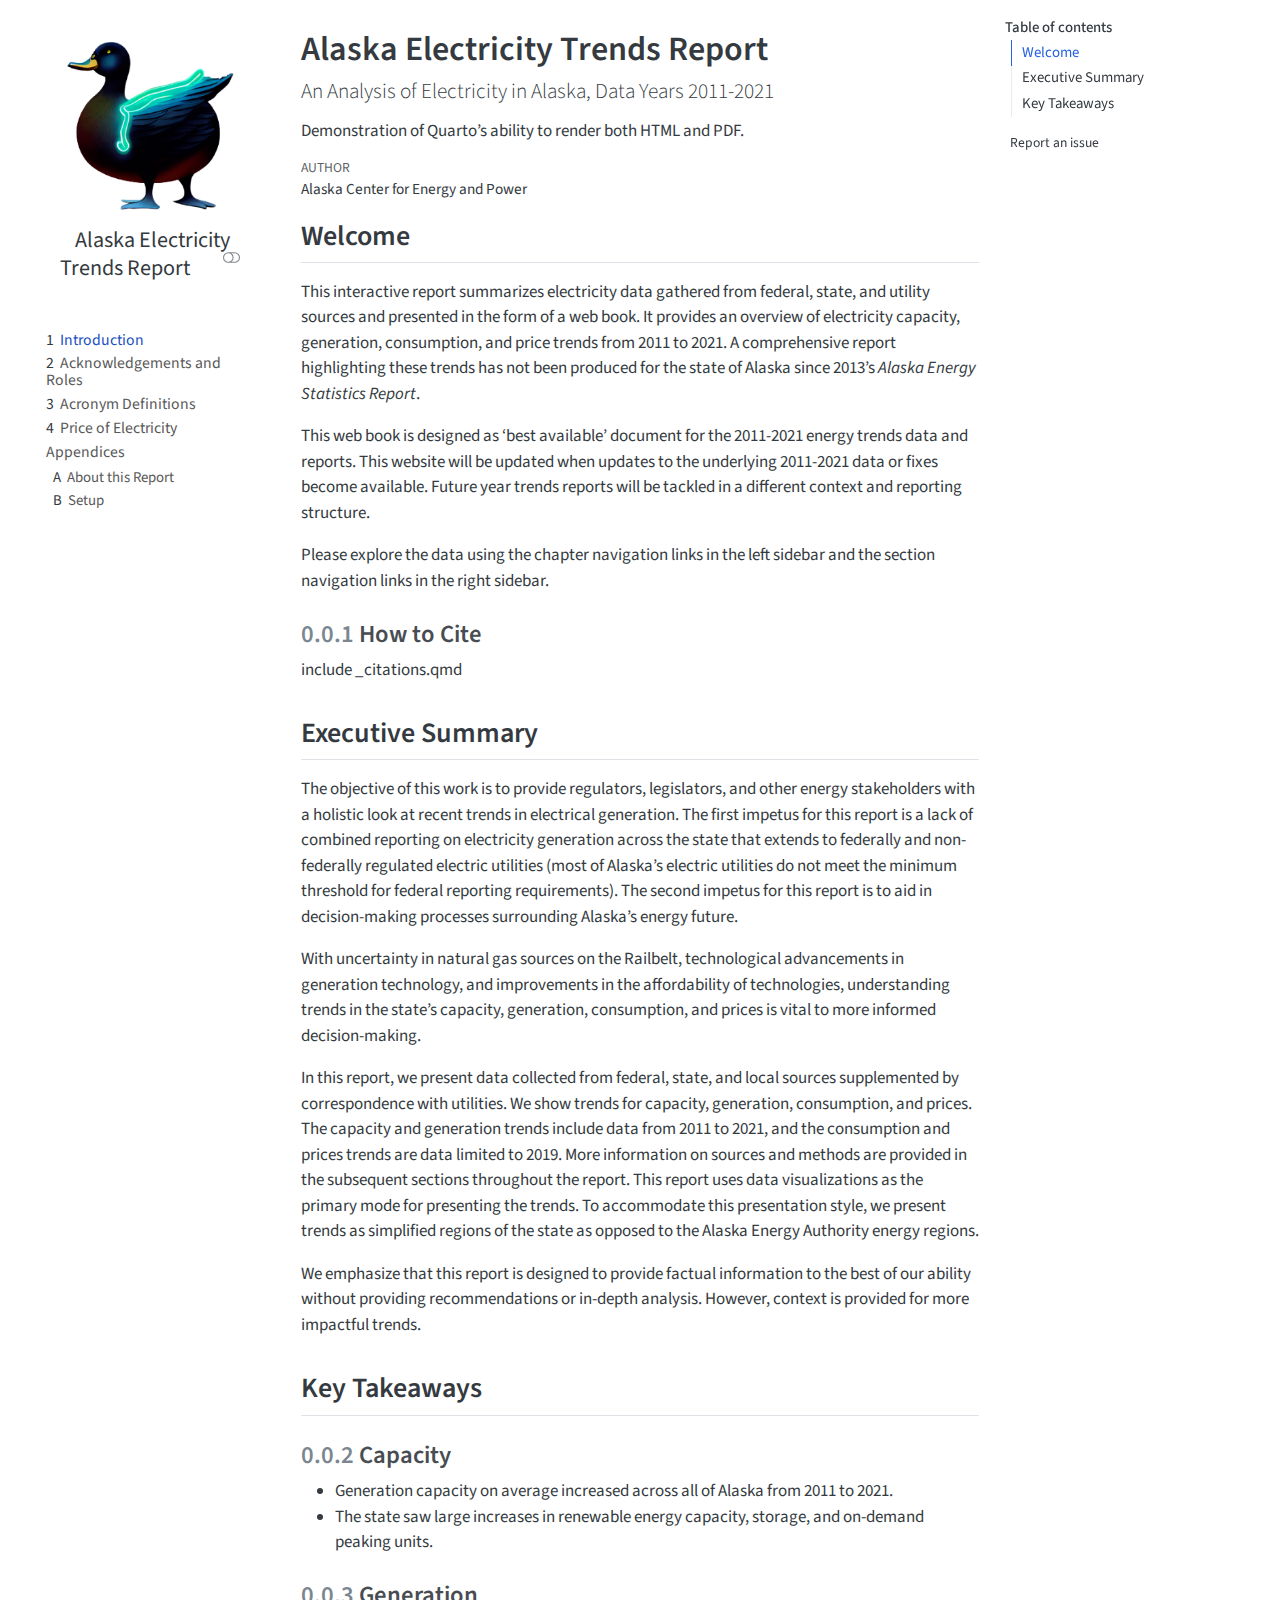
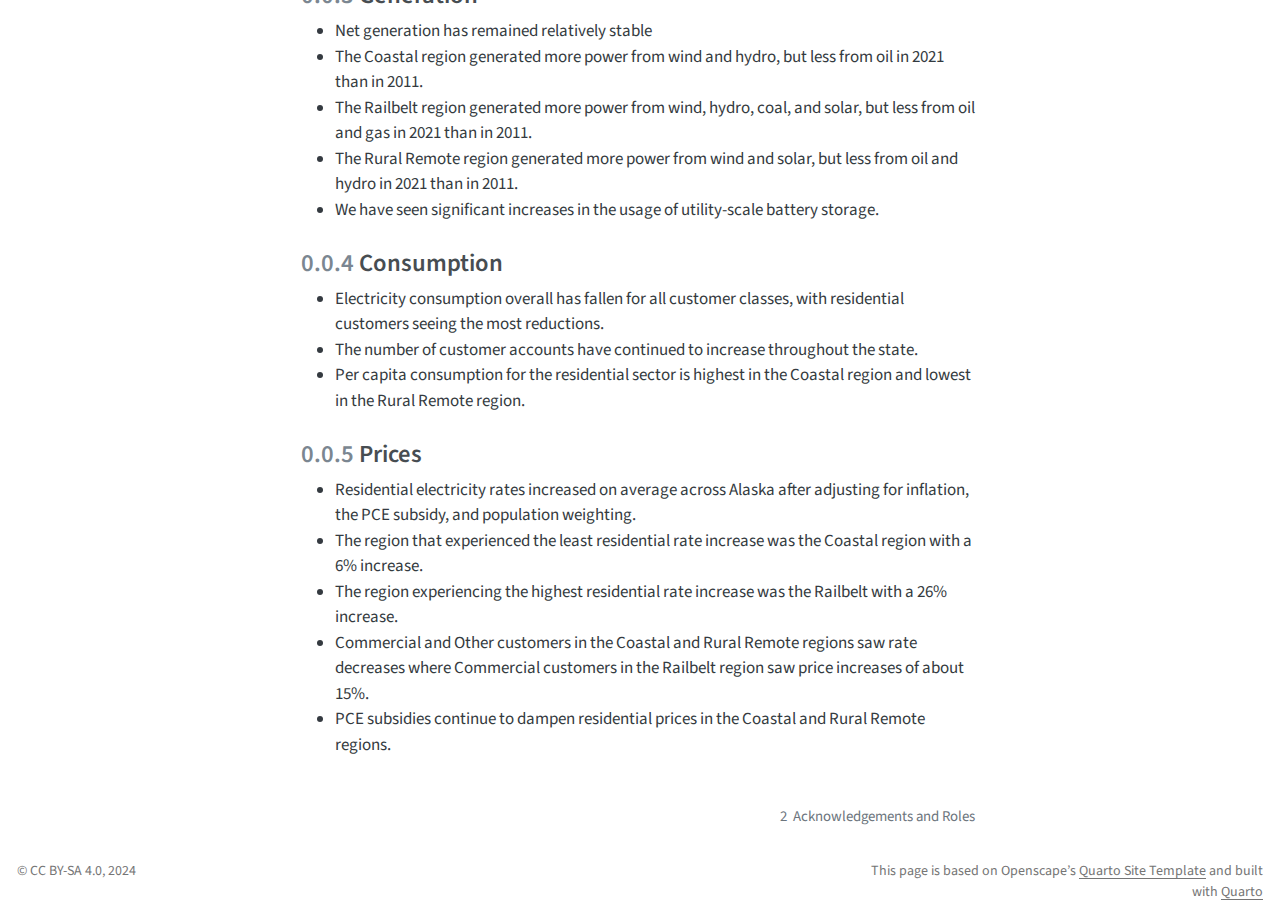
==== commit a3a6ccb7: "Built site for gh-pages" ====
--- a/index.html
+++ b/index.html
@@ -6,10 +6,10 @@
 
 <meta name="viewport" content="width=device-width, initial-scale=1.0, user-scalable=yes">
 
-<meta name="author" content="Liz Dobbins">
-<meta name="description" content="New Quarto Website contains all the boilerplate you need to create a website and PDF report.">
-
-<title>New Quarto Website</title>
+<meta name="author" content="Alaska Center for Energy and Power">
+<meta name="description" content="Demonstration of Quarto’s ability to render both HTML and PDF.">
+
+<title>Alaska Electricity Trends Report</title>
 <style>
 code{white-space: pre-wrap;}
 span.smallcaps{font-variant: small-caps;}
@@ -22,40 +22,6 @@
   margin: 0 0.8em 0.2em -1em; /* quarto-specific, see https://github.com/quarto-dev/quarto-cli/issues/4556 */ 
   vertical-align: middle;
 }
-/* CSS for syntax highlighting */
-pre > code.sourceCode { white-space: pre; position: relative; }
-pre > code.sourceCode > span { line-height: 1.25; }
-pre > code.sourceCode > span:empty { height: 1.2em; }
-.sourceCode { overflow: visible; }
-code.sourceCode > span { color: inherit; text-decoration: inherit; }
-div.sourceCode { margin: 1em 0; }
-pre.sourceCode { margin: 0; }
-@media screen {
-div.sourceCode { overflow: auto; }
-}
-@media print {
-pre > code.sourceCode { white-space: pre-wrap; }
-pre > code.sourceCode > span { text-indent: -5em; padding-left: 5em; }
-}
-pre.numberSource code
-  { counter-reset: source-line 0; }
-pre.numberSource code > span
-  { position: relative; left: -4em; counter-increment: source-line; }
-pre.numberSource code > span > a:first-child::before
-  { content: counter(source-line);
-    position: relative; left: -1em; text-align: right; vertical-align: baseline;
-    border: none; display: inline-block;
-    -webkit-touch-callout: none; -webkit-user-select: none;
-    -khtml-user-select: none; -moz-user-select: none;
-    -ms-user-select: none; user-select: none;
-    padding: 0 4px; width: 4em;
-  }
-pre.numberSource { margin-left: 3em;  padding-left: 4px; }
-div.sourceCode
-  {   }
-@media screen {
-pre > code.sourceCode > span > a:first-child::before { text-decoration: underline; }
-}
 </style>
 
 
@@ -65,7 +31,7 @@
 <script src="site_libs/quarto-search/fuse.min.js"></script>
 <script src="site_libs/quarto-search/quarto-search.js"></script>
 <meta name="quarto:offset" content="./">
-<link href="./about.html" rel="next">
+<link href="./credits.html" rel="next">
 <script src="site_libs/quarto-html/quarto.js"></script>
 <script src="site_libs/quarto-html/popper.min.js"></script>
 <script src="site_libs/quarto-html/tippy.umd.min.js"></script>
@@ -104,15 +70,6 @@
     "search-label": "Search"
   }
 }</script>
-<link href="site_libs/htmltools-fill-0.5.8.1/fill.css" rel="stylesheet">
-<script src="site_libs/htmlwidgets-1.6.4/htmlwidgets.js"></script>
-<script src="site_libs/d3-bundle-5.16.0/d3-bundle.min.js"></script>
-<script src="site_libs/d3-lasso-0.0.5/d3-lasso.min.js"></script>
-<script src="site_libs/save-svg-as-png-1.4.17/save-svg-as-png.min.js"></script>
-<script src="site_libs/flatbush-4.4.0/flatbush.min.js"></script>
-<link href="site_libs/ggiraphjs-0.8.10/ggiraphjs.min.css" rel="stylesheet">
-<script src="site_libs/ggiraphjs-0.8.10/ggiraphjs.min.js"></script>
-<script src="site_libs/girafe-binding-0.8.10/girafe.js"></script>
 
 
 <link rel="stylesheet" href="styles.css">
@@ -127,7 +84,7 @@
       <button type="button" class="quarto-btn-toggle btn" data-bs-toggle="collapse" data-bs-target=".quarto-sidebar-collapse-item" aria-controls="quarto-sidebar" aria-expanded="false" aria-label="Toggle sidebar navigation" onclick="if (window.quartoToggleHeadroom) { window.quartoToggleHeadroom(); }">
         <i class="bi bi-layout-text-sidebar-reverse"></i>
       </button>
-        <nav class="quarto-page-breadcrumbs" aria-label="breadcrumb"><ol class="breadcrumb"><li class="breadcrumb-item"><a href="./index.html"><span class="chapter-number">1</span>&nbsp; <span class="chapter-title">New Quarto Website</span></a></li></ol></nav>
+        <nav class="quarto-page-breadcrumbs" aria-label="breadcrumb"><ol class="breadcrumb"><li class="breadcrumb-item"><a href="./index.html"><span class="chapter-number">1</span>&nbsp; <span class="chapter-title">Introduction</span></a></li></ol></nav>
         <a class="flex-grow-1" role="button" data-bs-toggle="collapse" data-bs-target=".quarto-sidebar-collapse-item" aria-controls="quarto-sidebar" aria-expanded="false" aria-label="Toggle sidebar navigation" onclick="if (window.quartoToggleHeadroom) { window.quartoToggleHeadroom(); }">      
         </a>
       <button type="button" class="btn quarto-search-button" aria-label="" onclick="window.quartoOpenSearch();">
@@ -145,12 +102,11 @@
       <img src="./images/data-duck.png" alt="" class="sidebar-logo py-0 d-lg-inline d-none">
       </a>
     <div class="sidebar-title mb-0 py-0">
-      <a href="./">New Quarto Website</a> 
+      <a href="./">Alaska Electricity Trends Report</a> 
         <div class="sidebar-tools-main tools-wide">
     <a href="https://cookiecutter.readthedocs.io/en/stable/" title="Cookiecutter Project Templates" class="quarto-navigation-tool px-1" aria-label="Cookiecutter Project Templates"><i class="bi bi-globe"></i></a>
-    <a href="https://github.com/eldobbins" title="Liz Dobbins's GitHub" class="quarto-navigation-tool px-1" aria-label="Liz Dobbins's GitHub"><i class="bi bi-github"></i></a>
-    <a href="https://github.com/eldobbins/new-quarto-website" title="Source Code" class="quarto-navigation-tool px-1" aria-label="Source Code"><i class="bi bi-github"></i></a>
-    <a href="./New-Quarto-Website.pdf" title="Download PDF" class="quarto-navigation-tool px-1" aria-label="Download PDF"><i class="bi bi-file-pdf"></i></a>
+    <a href="https://github.com/ianalexmac/new-quarto-website" title="Source Code" class="quarto-navigation-tool px-1" aria-label="Source Code"><i class="bi bi-github"></i></a>
+    <a href="./Alaska-Electricity-Trends-Report.pdf" title="Download PDF" class="quarto-navigation-tool px-1" aria-label="Download PDF"><i class="bi bi-file-pdf"></i></a>
   <a href="" class="quarto-color-scheme-toggle quarto-navigation-tool  px-1" onclick="window.quartoToggleColorScheme(); return false;" title="Toggle dark mode"><i class="bi"></i></a>
 </div>
     </div>
@@ -165,7 +121,25 @@
         <li class="sidebar-item">
   <div class="sidebar-item-container"> 
   <a href="./index.html" class="sidebar-item-text sidebar-link active">
- <span class="menu-text"><span class="chapter-number">1</span>&nbsp; <span class="chapter-title">New Quarto Website</span></span></a>
+ <span class="menu-text"><span class="chapter-number">1</span>&nbsp; <span class="chapter-title">Introduction</span></span></a>
+  </div>
+</li>
+        <li class="sidebar-item">
+  <div class="sidebar-item-container"> 
+  <a href="./credits.html" class="sidebar-item-text sidebar-link">
+ <span class="menu-text"><span class="chapter-number">2</span>&nbsp; <span class="chapter-title">Acknowledgements and Roles</span></span></a>
+  </div>
+</li>
+        <li class="sidebar-item">
+  <div class="sidebar-item-container"> 
+  <a href="./acronyms.html" class="sidebar-item-text sidebar-link">
+ <span class="menu-text"><span class="chapter-number">3</span>&nbsp; <span class="chapter-title">Acronym Definitions</span></span></a>
+  </div>
+</li>
+        <li class="sidebar-item">
+  <div class="sidebar-item-container"> 
+  <a href="./prices.html" class="sidebar-item-text sidebar-link">
+ <span class="menu-text"><span class="chapter-number">4</span>&nbsp; <span class="chapter-title">Price of Electricity</span></span></a>
   </div>
 </li>
         <li class="sidebar-item sidebar-item-section">
@@ -180,7 +154,13 @@
           <li class="sidebar-item">
   <div class="sidebar-item-container"> 
   <a href="./about.html" class="sidebar-item-text sidebar-link">
- <span class="menu-text"><span class="chapter-number">A</span>&nbsp; <span class="chapter-title">About</span></span></a>
+ <span class="menu-text"><span class="chapter-number">A</span>&nbsp; <span class="chapter-title">About this Report</span></span></a>
+  </div>
+</li>
+          <li class="sidebar-item">
+  <div class="sidebar-item-container"> 
+  <a href="./setup.html" class="sidebar-item-text sidebar-link">
+ <span class="menu-text"><span class="chapter-number">B</span>&nbsp; <span class="chapter-title">Setup</span></span></a>
   </div>
 </li>
       </ul>
@@ -195,28 +175,33 @@
     <h2 id="toc-title">Table of contents</h2>
    
   <ul>
-  <li><a href="#welcome" id="toc-welcome" class="nav-link active" data-scroll-target="#welcome"><span class="header-section-number">0.1</span> Welcome</a></li>
-  <li><a href="#section-1" id="toc-section-1" class="nav-link" data-scroll-target="#section-1"><span class="header-section-number">0.2</span> Section 1</a></li>
-  <li><a href="#section-2" id="toc-section-2" class="nav-link" data-scroll-target="#section-2"><span class="header-section-number">0.3</span> Section 2</a></li>
-  <li><a href="#renv-package-management" id="toc-renv-package-management" class="nav-link" data-scroll-target="#renv-package-management"><span class="header-section-number">0.4</span> <code>renv</code> Package Management</a></li>
-  <li><a href="#rendering-a-pdf" id="toc-rendering-a-pdf" class="nav-link" data-scroll-target="#rendering-a-pdf"><span class="header-section-number">0.5</span> Rendering a PDF</a></li>
-  <li><a href="#conditional-rendering-to-html-and-pdf" id="toc-conditional-rendering-to-html-and-pdf" class="nav-link" data-scroll-target="#conditional-rendering-to-html-and-pdf"><span class="header-section-number">0.6</span> Conditional Rendering to HTML and PDF</a></li>
-  <li><a href="#a-tale-of-two-chunks" id="toc-a-tale-of-two-chunks" class="nav-link" data-scroll-target="#a-tale-of-two-chunks"><span class="header-section-number">0.7</span> A tale of two chunks</a></li>
+  <li><a href="#welcome" id="toc-welcome" class="nav-link active" data-scroll-target="#welcome">Welcome</a>
+  <ul class="collapse">
+  <li><a href="#how-to-cite" id="toc-how-to-cite" class="nav-link" data-scroll-target="#how-to-cite"><span class="header-section-number">0.0.1</span> How to Cite</a></li>
+  </ul></li>
+  <li><a href="#executive-summary" id="toc-executive-summary" class="nav-link" data-scroll-target="#executive-summary">Executive Summary</a></li>
+  <li><a href="#key-takeaways" id="toc-key-takeaways" class="nav-link" data-scroll-target="#key-takeaways">Key Takeaways</a>
+  <ul class="collapse">
+  <li><a href="#capacity" id="toc-capacity" class="nav-link" data-scroll-target="#capacity"><span class="header-section-number">0.0.2</span> Capacity</a></li>
+  <li><a href="#generation" id="toc-generation" class="nav-link" data-scroll-target="#generation"><span class="header-section-number">0.0.3</span> Generation</a></li>
+  <li><a href="#consumption" id="toc-consumption" class="nav-link" data-scroll-target="#consumption"><span class="header-section-number">0.0.4</span> Consumption</a></li>
+  <li><a href="#prices" id="toc-prices" class="nav-link" data-scroll-target="#prices"><span class="header-section-number">0.0.5</span> Prices</a></li>
+  </ul></li>
   </ul>
-<div class="toc-actions"><ul><li><a href="https://github.com/eldobbins/new-quarto-website/issues/new" class="toc-action"><i class="bi bi-github"></i>Report an issue</a></li></ul></div></nav>
+<div class="toc-actions"><ul><li><a href="https://github.com/ianalexmac/new-quarto-website/issues/new" class="toc-action"><i class="bi bi-github"></i>Report an issue</a></li></ul></div></nav>
     </div>
 <!-- main -->
 <main class="content" id="quarto-document-content">
 
 <header id="title-block-header" class="quarto-title-block default">
 <div class="quarto-title">
-<h1 class="title">New Quarto Website</h1>
-<p class="subtitle lead">A Book Made with Quarto</p>
+<h1 class="title">Alaska Electricity Trends Report</h1>
+<p class="subtitle lead">An Analysis of Electricity in Alaska, Data Years 2011-2021</p>
 </div>
 
 <div>
   <div class="description">
-    New Quarto Website contains all the boilerplate you need to create a website and PDF report.
+    Demonstration of Quarto’s ability to render both HTML and PDF.
   </div>
 </div>
 
@@ -226,7 +211,7 @@
     <div>
     <div class="quarto-title-meta-heading">Author</div>
     <div class="quarto-title-meta-contents">
-             <p>Liz Dobbins </p>
+             <p>Alaska Center for Energy and Power </p>
           </div>
   </div>
     
@@ -239,74 +224,62 @@
 </header>
 
 
-<section id="welcome" class="level2" data-number="0.1">
-<h2 data-number="0.1" class="anchored" data-anchor-id="welcome"><span class="header-section-number">0.1</span> Welcome</h2>
-<p>Here is the place to put your welcome message</p>
+<section id="welcome" class="level2 unnumbered">
+<h2 class="unnumbered anchored" data-anchor-id="welcome">Welcome</h2>
+<p>This interactive report summarizes electricity data gathered from federal, state, and utility sources and presented in the form of a web book. It provides an overview of electricity capacity, generation, consumption, and price trends from 2011 to 2021. A comprehensive report highlighting these trends has not been produced for the state of Alaska since 2013’s <em>Alaska Energy Statistics Report</em>.</p>
+<p>This web book is designed as ‘best available’ document for the 2011-2021 energy trends data and reports. This website will be updated when updates to the underlying 2011-2021 data or fixes become available. Future year trends reports will be tackled in a different context and reporting structure.</p>
+<p>Please explore the data using the chapter navigation links in the left sidebar and the section navigation links in the right sidebar.</p>
+<section id="how-to-cite" class="level3" data-number="0.0.1">
+<h3 data-number="0.0.1" class="anchored" data-anchor-id="how-to-cite"><span class="header-section-number">0.0.1</span> How to Cite</h3>
+<p>include _citations.qmd</p>
 </section>
-<section id="section-1" class="level2" data-number="0.2">
-<h2 data-number="0.2" class="anchored" data-anchor-id="section-1"><span class="header-section-number">0.2</span> Section 1</h2>
-<p>Put the Section 1 text here</p>
 </section>
-<section id="section-2" class="level2" data-number="0.3">
-<h2 data-number="0.3" class="anchored" data-anchor-id="section-2"><span class="header-section-number">0.3</span> Section 2</h2>
-<p>This is a stoat</p>
-<div class="quarto-figure quarto-figure-left">
-<figure class="figure">
-<div class="quarto-figure quarto-figure-left">
-<figure class="figure">
-<p><a href="https://www.adfg.alaska.gov/static/education/wns/weasels.pdf" title="See Alaskan Weasels"><img src="https://britishwildlifecentre.co.uk/wp-content/uploads/2018/12/New-Website-Stoat-Pt-07-18.jpg" class="img-fluid quarto-figure quarto-figure-left figure-img" alt="Stoat" width="200"></a></p>
-</figure>
-</div>
-<figcaption>This is a stoat.</figcaption>
-</figure>
-</div>
-<p><br></p>
+<section id="executive-summary" class="level2 unnumbered">
+<h2 class="unnumbered anchored" data-anchor-id="executive-summary">Executive Summary</h2>
+<p>The objective of this work is to provide regulators, legislators, and other energy stakeholders with a holistic look at recent trends in electrical generation. The first impetus for this report is a lack of combined reporting on electricity generation across the state that extends to federally and non-federally regulated electric utilities (most of Alaska’s electric utilities do not meet the minimum threshold for federal reporting requirements). The second impetus for this report is to aid in decision-making processes surrounding Alaska’s energy future.</p>
+<p>With uncertainty in natural gas sources on the Railbelt, technological advancements in generation technology, and improvements in the affordability of technologies, understanding trends in the state’s capacity, generation, consumption, and prices is vital to more informed decision-making.</p>
+<p>In this report, we present data collected from federal, state, and local sources supplemented by correspondence with utilities. We show trends for capacity, generation, consumption, and prices. The capacity and generation trends include data from 2011 to 2021, and the consumption and prices trends are data limited to 2019. More information on sources and methods are provided in the subsequent sections throughout the report. This report uses data visualizations as the primary mode for presenting the trends. To accommodate this presentation style, we present trends as simplified regions of the state as opposed to the Alaska Energy Authority energy regions.</p>
+<p>We emphasize that this report is designed to provide factual information to the best of our ability without providing recommendations or in-depth analysis. However, context is provided for more impactful trends.</p>
 </section>
-<section id="renv-package-management" class="level2" data-number="0.4">
-<h2 data-number="0.4" class="anchored" data-anchor-id="renv-package-management"><span class="header-section-number">0.4</span> <code>renv</code> Package Management</h2>
-<p>Packages in this repo are managed by <a href="https://rstudio.github.io/renv/articles/renv.html"><code>renv</code></a>. The workflow takes a second to get used to, but doesn’t have to be a big deal. Similar to <code>npm</code>, <code>renv</code> is globally installed on your system independent of the repo environment.</p>
-<p>Once the repository has been cloned to your computer and <code>renv</code> is installed on your system, install the necessary R dependencies:<br>
-1. In a terminal window, navigate to the root directory of the repo<br>
-2. Start R by typing <code>R</code> and pressing Enter<br>
-3. In the resulting R console, run the following command</p>
-<pre><code>renv::restore() #installs packages in the `renv.lock` file  </code></pre>
-<p>As you write code that needs additional packages, include them at the top of your scripts as <code>library("new-package")</code>. Then, before committing, run steps 1 through 3 above, but use <code>renv::snapshot()</code> in step 3. This will comb through the repo to look for packages not in the renv.lock file. When you are prompted for a selection, select option 2: <code>"Install the packages, then snapshot"</code> to bring the new packages into the fold.</p>
-<p><em>Note: To get you started, the renv.lock file of this repo includes all <code>tidyverse</code> packages</em></p>
-<p><br></p>
+<section id="key-takeaways" class="level2 unnumbered">
+<h2 class="unnumbered anchored" data-anchor-id="key-takeaways">Key Takeaways</h2>
+<section id="capacity" class="level3" data-number="0.0.2">
+<h3 data-number="0.0.2" class="anchored" data-anchor-id="capacity"><span class="header-section-number">0.0.2</span> Capacity</h3>
+<ul>
+<li>Generation capacity on average increased across all of Alaska from 2011 to 2021.</li>
+<li>The state saw large increases in renewable energy capacity, storage, and on-demand peaking units.</li>
+</ul>
 </section>
-<section id="rendering-a-pdf" class="level2" data-number="0.5">
-<h2 data-number="0.5" class="anchored" data-anchor-id="rendering-a-pdf"><span class="header-section-number">0.5</span> Rendering a PDF</h2>
-<p>To render a PDF of this code, open a terminal, navigate to the root of the repo and run the following command. Make sure to change the output directory.</p>
-<div class="cell">
-<div class="sourceCode cell-code" id="cb2"><pre class="sourceCode bash code-with-copy"><code class="sourceCode bash"><span id="cb2-1"><a href="#cb2-1" aria-hidden="true" tabindex="-1"></a><span class="ex">quarto</span> render <span class="at">--to</span> pdf <span class="at">--output-dir</span> /path/to/output/dir </span></code><button title="Copy to Clipboard" class="code-copy-button"><i class="bi"></i></button></pre></div>
-</div>
-<p><em>Please note that rendering to PDF requires a LaTeX distribution to be installed on your system. If you don’t have one, you can install TinyTeX, a lightweight, portable, and easy-to-maintain LaTeX distribution. You can install it in R with <code>tinytex::install_tinytex()</code>.</em></p>
-<p><br></p>
+<section id="generation" class="level3" data-number="0.0.3">
+<h3 data-number="0.0.3" class="anchored" data-anchor-id="generation"><span class="header-section-number">0.0.3</span> Generation</h3>
+<ul>
+<li>Net generation has remained relatively stable</li>
+<li>The Coastal region generated more power from wind and hydro, but less from oil in 2021 than in 2011.</li>
+<li>The Railbelt region generated more power from wind, hydro, coal, and solar, but less from oil and gas in 2021 than in 2011.</li>
+<li>The Rural Remote region generated more power from wind and solar, but less from oil and hydro in 2021 than in 2011.</li>
+<li>We have seen significant increases in the usage of utility-scale battery storage.</li>
+</ul>
 </section>
-<section id="conditional-rendering-to-html-and-pdf" class="level2" data-number="0.6">
-<h2 data-number="0.6" class="anchored" data-anchor-id="conditional-rendering-to-html-and-pdf"><span class="header-section-number">0.6</span> Conditional Rendering to HTML and PDF</h2>
-<p>Quarto bills itself as a “scientific and technical publishing system” and the system delivers. Code can be rendered into many formats, such as articles, presentations, dashboards, websites, blogs, and books.<br>
-The data team at ACEP has explored rendering to HTML and to PDF formats in order to build interactive websites and print publications.</p>
-<p>Despite Quarto’s powers, QMD files that generate Javascript and HTML won’t render to PDF. In some cases, the render will throw an error. In order to maintain a code base that builds both an interactive website and a PDF document, we utilize seperate code blocks and conditional rendering. Effectively, code blocks are turned on or off depending on the target output. This is done in the chunk header.<br>
-<br> If you’d like the chunk to run when building a website, use: <br> <code>{r, eval=knitr::is_html_output()}</code> <br> If you’d like the chunk to run when building a PDF, use: <br> <code>{r, eval=knitr::is_latex_output()}</code></p>
+<section id="consumption" class="level3" data-number="0.0.4">
+<h3 data-number="0.0.4" class="anchored" data-anchor-id="consumption"><span class="header-section-number">0.0.4</span> Consumption</h3>
+<ul>
+<li>Electricity consumption overall has fallen for all customer classes, with residential customers seeing the most reductions.</li>
+<li>The number of customer accounts have continued to increase throughout the state.</li>
+<li>Per capita consumption for the residential sector is highest in the Coastal region and lowest in the Rural Remote region.</li>
+</ul>
 </section>
-<section id="a-tale-of-two-chunks" class="level2" data-number="0.7">
-<h2 data-number="0.7" class="anchored" data-anchor-id="a-tale-of-two-chunks"><span class="header-section-number">0.7</span> A tale of two chunks</h2>
-<p>Below is code to render two graphs using R. One code block is straight <code>ggplot</code>, the other contains an interactive tooltip from the <a href="http://davidgohel.github.io/ggiraph/"><code>ggiraph</code></a> package. Since the interative tooltip builds out as HTML and Javascript, it will break if Quarto is rendering a PDF.<br>
-And so we have two chunks, one with interactivity that’s destined for the web, and the other is static for the PDF report. By including them side-by-side, the flow of the document is preserved. By conditionally evaluating using the header code from above, we can build a website and static report from the same code base.<br>
-You will only see one graph no matter what the render format because the other is conditionally executed for the other format. Look below the graph to see either “HTML code block active” or “PDF code block active” depending on the format you are viewing.</p>
-<p><br></p>
-<div class="cell">
-<div class="cell-output-display">
-<div class="girafe html-widget html-fill-item" id="htmlwidget-8f0f8c9f12b4cacb3a01" style="width:100%;height:464px;"></div>
-<script type="application/json" data-for="htmlwidget-8f0f8c9f12b4cacb3a01">{"x":{"html":"<?xml version=\"1.0\" encoding=\"UTF-8\"?>\n<svg xmlns='http://www.w3.org/2000/svg' xmlns:xlink='http://www.w3.org/1999/xlink' class='ggiraph-svg' role='graphics-document' id='svg_64ee4f83_8b52_4678_acc7_ff02e934cefd' viewBox='0 0 504 360'>\n <defs id='svg_64ee4f83_8b52_4678_acc7_ff02e934cefd_defs'>\n  <clipPath id='svg_64ee4f83_8b52_4678_acc7_ff02e934cefd_c1'>\n   <rect x='0' y='0' width='504' height='360'/>\n  <\/clipPath>\n  <clipPath id='svg_64ee4f83_8b52_4678_acc7_ff02e934cefd_c2'>\n   <rect x='34.65' y='23.32' width='463.87' height='304.97'/>\n  <\/clipPath>\n <\/defs>\n <g id='svg_64ee4f83_8b52_4678_acc7_ff02e934cefd_rootg' class='ggiraph-svg-rootg'>\n  <g clip-path='url(#svg_64ee4f83_8b52_4678_acc7_ff02e934cefd_c1)'>\n   <rect x='0' y='0' width='504' height='360' fill='#FFFFFF' fill-opacity='1' stroke='#FFFFFF' stroke-opacity='1' stroke-width='0.75' stroke-linejoin='round' stroke-linecap='round' class='ggiraph-svg-bg'/>\n  <\/g>\n  <g clip-path='url(#svg_64ee4f83_8b52_4678_acc7_ff02e934cefd_c2)'>\n   <polyline points='34.65,291.33 498.52,291.33' fill='none' stroke='#EBEBEB' stroke-opacity='1' stroke-width='0.53' stroke-linejoin='round' stroke-linecap='butt'/>\n   <polyline points='34.65,245.12 498.52,245.12' fill='none' stroke='#EBEBEB' stroke-opacity='1' stroke-width='0.53' stroke-linejoin='round' stroke-linecap='butt'/>\n   <polyline points='34.65,198.91 498.52,198.91' fill='none' stroke='#EBEBEB' stroke-opacity='1' stroke-width='0.53' stroke-linejoin='round' stroke-linecap='butt'/>\n   <polyline points='34.65,152.70 498.52,152.70' fill='none' stroke='#EBEBEB' stroke-opacity='1' stroke-width='0.53' stroke-linejoin='round' stroke-linecap='butt'/>\n   <polyline points='34.65,106.50 498.52,106.50' fill='none' stroke='#EBEBEB' stroke-opacity='1' stroke-width='0.53' stroke-linejoin='round' stroke-linecap='butt'/>\n   <polyline points='34.65,60.29 498.52,60.29' fill='none' stroke='#EBEBEB' stroke-opacity='1' stroke-width='0.53' stroke-linejoin='round' stroke-linecap='butt'/>\n   <polyline points='34.65,314.43 498.52,314.43' fill='none' stroke='#EBEBEB' stroke-opacity='1' stroke-width='1.07' stroke-linejoin='round' stroke-linecap='butt'/>\n   <polyline points='34.65,268.22 498.52,268.22' fill='none' stroke='#EBEBEB' stroke-opacity='1' stroke-width='1.07' stroke-linejoin='round' stroke-linecap='butt'/>\n   <polyline points='34.65,222.02 498.52,222.02' fill='none' stroke='#EBEBEB' stroke-opacity='1' stroke-width='1.07' stroke-linejoin='round' stroke-linecap='butt'/>\n   <polyline points='34.65,175.81 498.52,175.81' fill='none' stroke='#EBEBEB' stroke-opacity='1' stroke-width='1.07' stroke-linejoin='round' stroke-linecap='butt'/>\n   <polyline points='34.65,129.60 498.52,129.60' fill='none' stroke='#EBEBEB' stroke-opacity='1' stroke-width='1.07' stroke-linejoin='round' stroke-linecap='butt'/>\n   <polyline points='34.65,83.39 498.52,83.39' fill='none' stroke='#EBEBEB' stroke-opacity='1' stroke-width='1.07' stroke-linejoin='round' stroke-linecap='butt'/>\n   <polyline points='34.65,37.18 498.52,37.18' fill='none' stroke='#EBEBEB' stroke-opacity='1' stroke-width='1.07' stroke-linejoin='round' stroke-linecap='butt'/>\n   <polyline points='40.31,328.29 40.31,23.32' fill='none' stroke='#EBEBEB' stroke-opacity='1' stroke-width='1.07' stroke-linejoin='round' stroke-linecap='butt'/>\n   <polyline points='96.88,328.29 96.88,23.32' fill='none' stroke='#EBEBEB' stroke-opacity='1' stroke-width='1.07' stroke-linejoin='round' stroke-linecap='butt'/>\n   <polyline points='153.45,328.29 153.45,23.32' fill='none' stroke='#EBEBEB' stroke-opacity='1' stroke-width='1.07' stroke-linejoin='round' stroke-linecap='butt'/>\n   <polyline points='210.02,328.29 210.02,23.32' fill='none' stroke='#EBEBEB' stroke-opacity='1' stroke-width='1.07' stroke-linejoin='round' stroke-linecap='butt'/>\n   <polyline points='266.59,328.29 266.59,23.32' fill='none' stroke='#EBEBEB' stroke-opacity='1' stroke-width='1.07' stroke-linejoin='round' stroke-linecap='butt'/>\n   <polyline points='323.15,328.29 323.15,23.32' fill='none' stroke='#EBEBEB' stroke-opacity='1' stroke-width='1.07' stroke-linejoin='round' stroke-linecap='butt'/>\n   <polyline points='379.72,328.29 379.72,23.32' fill='none' stroke='#EBEBEB' stroke-opacity='1' stroke-width='1.07' stroke-linejoin='round' stroke-linecap='butt'/>\n   <polyline points='436.29,328.29 436.29,23.32' fill='none' stroke='#EBEBEB' stroke-opacity='1' stroke-width='1.07' stroke-linejoin='round' stroke-linecap='butt'/>\n   <polyline points='492.86,328.29 492.86,23.32' fill='none' stroke='#EBEBEB' stroke-opacity='1' stroke-width='1.07' stroke-linejoin='round' stroke-linecap='butt'/>\n   <polyline points='40.31,287.26 96.88,290.54 153.45,294.64 210.02,306.11 266.59,307.57 323.15,298.65 379.72,291.69 436.29,278.12 492.86,277.74' fill='none' stroke='#8CBBDA' stroke-opacity='1' stroke-width='4.27' stroke-linejoin='round' stroke-linecap='butt'/>\n   <polyline points='40.31,241.79 96.88,261.95 153.45,265.73 210.02,222.87 266.59,204.54 323.15,183.07 379.72,151.50 436.29,151.95 492.86,141.17' fill='none' stroke='#97CD93' stroke-opacity='1' stroke-width='4.27' stroke-linejoin='round' stroke-linecap='butt'/>\n   <polyline points='40.31,130.80 96.88,133.76 153.45,155.64 210.02,137.08 266.59,110.92 323.15,89.05 379.72,72.07 436.29,60.01 492.86,81.58' fill='none' stroke='#F28D8C' stroke-opacity='1' stroke-width='4.27' stroke-linejoin='round' stroke-linecap='butt'/>\n   <circle id='svg_64ee4f83_8b52_4678_acc7_ff02e934cefd_e1' cx='40.31' cy='287.26' r='8.27pt' fill='none' stroke='none' title='Year: 2011 &amp;lt;br&amp;gt;Price: 17 cents/kWh'/>\n   <circle id='svg_64ee4f83_8b52_4678_acc7_ff02e934cefd_e2' cx='96.88' cy='290.54' r='8.27pt' fill='none' stroke='none' title='Year: 2012 &amp;lt;br&amp;gt;Price: 17 cents/kWh'/>\n   <circle id='svg_64ee4f83_8b52_4678_acc7_ff02e934cefd_e3' cx='153.45' cy='294.64' r='8.27pt' fill='none' stroke='none' title='Year: 2013 &amp;lt;br&amp;gt;Price: 17 cents/kWh'/>\n   <circle id='svg_64ee4f83_8b52_4678_acc7_ff02e934cefd_e4' cx='210.02' cy='306.11' r='8.27pt' fill='none' stroke='none' title='Year: 2014 &amp;lt;br&amp;gt;Price: 16 cents/kWh'/>\n   <circle id='svg_64ee4f83_8b52_4678_acc7_ff02e934cefd_e5' cx='266.59' cy='307.57' r='8.27pt' fill='none' stroke='none' title='Year: 2015 &amp;lt;br&amp;gt;Price: 16 cents/kWh'/>\n   <circle id='svg_64ee4f83_8b52_4678_acc7_ff02e934cefd_e6' cx='323.15' cy='298.65' r='8.27pt' fill='none' stroke='none' title='Year: 2016 &amp;lt;br&amp;gt;Price: 17 cents/kWh'/>\n   <circle id='svg_64ee4f83_8b52_4678_acc7_ff02e934cefd_e7' cx='379.72' cy='291.69' r='8.27pt' fill='none' stroke='none' title='Year: 2017 &amp;lt;br&amp;gt;Price: 17 cents/kWh'/>\n   <circle id='svg_64ee4f83_8b52_4678_acc7_ff02e934cefd_e8' cx='436.29' cy='278.12' r='8.27pt' fill='none' stroke='none' title='Year: 2018 &amp;lt;br&amp;gt;Price: 18 cents/kWh'/>\n   <circle id='svg_64ee4f83_8b52_4678_acc7_ff02e934cefd_e9' cx='492.86' cy='277.74' r='8.27pt' fill='none' stroke='none' title='Year: 2019 &amp;lt;br&amp;gt;Price: 18 cents/kWh'/>\n   <circle id='svg_64ee4f83_8b52_4678_acc7_ff02e934cefd_e10' cx='40.31' cy='241.79' r='8.27pt' fill='none' stroke='none' title='Year: 2011 &amp;lt;br&amp;gt;Price: 19 cents/kWh'/>\n   <circle id='svg_64ee4f83_8b52_4678_acc7_ff02e934cefd_e11' cx='96.88' cy='261.95' r='8.27pt' fill='none' stroke='none' title='Year: 2012 &amp;lt;br&amp;gt;Price: 18 cents/kWh'/>\n   <circle id='svg_64ee4f83_8b52_4678_acc7_ff02e934cefd_e12' cx='153.45' cy='265.73' r='8.27pt' fill='none' stroke='none' title='Year: 2013 &amp;lt;br&amp;gt;Price: 18 cents/kWh'/>\n   <circle id='svg_64ee4f83_8b52_4678_acc7_ff02e934cefd_e13' cx='210.02' cy='222.87' r='8.27pt' fill='none' stroke='none' title='Year: 2014 &amp;lt;br&amp;gt;Price: 20 cents/kWh'/>\n   <circle id='svg_64ee4f83_8b52_4678_acc7_ff02e934cefd_e14' cx='266.59' cy='204.54' r='8.27pt' fill='none' stroke='none' title='Year: 2015 &amp;lt;br&amp;gt;Price: 21 cents/kWh'/>\n   <circle id='svg_64ee4f83_8b52_4678_acc7_ff02e934cefd_e15' cx='323.15' cy='183.07' r='8.27pt' fill='none' stroke='none' title='Year: 2016 &amp;lt;br&amp;gt;Price: 22 cents/kWh'/>\n   <circle id='svg_64ee4f83_8b52_4678_acc7_ff02e934cefd_e16' cx='379.72' cy='151.5' r='8.27pt' fill='none' stroke='none' title='Year: 2017 &amp;lt;br&amp;gt;Price: 23 cents/kWh'/>\n   <circle id='svg_64ee4f83_8b52_4678_acc7_ff02e934cefd_e17' cx='436.29' cy='151.95' r='8.27pt' fill='none' stroke='none' title='Year: 2018 &amp;lt;br&amp;gt;Price: 23 cents/kWh'/>\n   <circle id='svg_64ee4f83_8b52_4678_acc7_ff02e934cefd_e18' cx='492.86' cy='141.17' r='8.27pt' fill='none' stroke='none' title='Year: 2019 &amp;lt;br&amp;gt;Price: 23 cents/kWh'/>\n   <circle id='svg_64ee4f83_8b52_4678_acc7_ff02e934cefd_e19' cx='40.31' cy='130.8' r='8.27pt' fill='none' stroke='none' title='Year: 2011 &amp;lt;br&amp;gt;Price: 24 cents/kWh'/>\n   <circle id='svg_64ee4f83_8b52_4678_acc7_ff02e934cefd_e20' cx='96.88' cy='133.76' r='8.27pt' fill='none' stroke='none' title='Year: 2012 &amp;lt;br&amp;gt;Price: 24 cents/kWh'/>\n   <circle id='svg_64ee4f83_8b52_4678_acc7_ff02e934cefd_e21' cx='153.45' cy='155.64' r='8.27pt' fill='none' stroke='none' title='Year: 2013 &amp;lt;br&amp;gt;Price: 23 cents/kWh'/>\n   <circle id='svg_64ee4f83_8b52_4678_acc7_ff02e934cefd_e22' cx='210.02' cy='137.08' r='8.27pt' fill='none' stroke='none' title='Year: 2014 &amp;lt;br&amp;gt;Price: 24 cents/kWh'/>\n   <circle id='svg_64ee4f83_8b52_4678_acc7_ff02e934cefd_e23' cx='266.59' cy='110.92' r='8.27pt' fill='none' stroke='none' title='Year: 2015 &amp;lt;br&amp;gt;Price: 25 cents/kWh'/>\n   <circle id='svg_64ee4f83_8b52_4678_acc7_ff02e934cefd_e24' cx='323.15' cy='89.05' r='8.27pt' fill='none' stroke='none' title='Year: 2016 &amp;lt;br&amp;gt;Price: 26 cents/kWh'/>\n   <circle id='svg_64ee4f83_8b52_4678_acc7_ff02e934cefd_e25' cx='379.72' cy='72.07' r='8.27pt' fill='none' stroke='none' title='Year: 2017 &amp;lt;br&amp;gt;Price: 26 cents/kWh'/>\n   <circle id='svg_64ee4f83_8b52_4678_acc7_ff02e934cefd_e26' cx='436.29' cy='60.01' r='8.27pt' fill='none' stroke='none' title='Year: 2018 &amp;lt;br&amp;gt;Price: 27 cents/kWh'/>\n   <circle id='svg_64ee4f83_8b52_4678_acc7_ff02e934cefd_e27' cx='492.86' cy='81.58' r='8.27pt' fill='none' stroke='none' title='Year: 2019 &amp;lt;br&amp;gt;Price: 26 cents/kWh'/>\n   <text id='svg_64ee4f83_8b52_4678_acc7_ff02e934cefd_e28' x='447.64' y='297.84' font-size='8.28pt' font-family='DejaVu Sans' fill='#8CBBDA' fill-opacity='1' title='Coastal'>Coastal<\/text>\n   <text id='svg_64ee4f83_8b52_4678_acc7_ff02e934cefd_e29' x='447.22' y='161.28' font-size='8.28pt' font-family='DejaVu Sans' fill='#97CD93' fill-opacity='1' title='Railbelt'>Railbelt<\/text>\n   <text id='svg_64ee4f83_8b52_4678_acc7_ff02e934cefd_e30' x='410.82' y='101.69' font-size='8.28pt' font-family='DejaVu Sans' fill='#F28D8C' fill-opacity='1' title='Rural Remote'>Rural Remote<\/text>\n  <\/g>\n  <g clip-path='url(#svg_64ee4f83_8b52_4678_acc7_ff02e934cefd_c1)'>\n   <text x='18.53' y='317.64' font-size='6.6pt' font-family='DejaVu Sans' fill='#4D4D4D' fill-opacity='1'>16<\/text>\n   <text x='18.53' y='271.43' font-size='6.6pt' font-family='DejaVu Sans' fill='#4D4D4D' fill-opacity='1'>18<\/text>\n   <text x='18.53' y='225.22' font-size='6.6pt' font-family='DejaVu Sans' fill='#4D4D4D' fill-opacity='1'>20<\/text>\n   <text x='18.53' y='179.02' font-size='6.6pt' font-family='DejaVu Sans' fill='#4D4D4D' fill-opacity='1'>22<\/text>\n   <text x='18.53' y='132.81' font-size='6.6pt' font-family='DejaVu Sans' fill='#4D4D4D' fill-opacity='1'>24<\/text>\n   <text x='18.53' y='86.6' font-size='6.6pt' font-family='DejaVu Sans' fill='#4D4D4D' fill-opacity='1'>26<\/text>\n   <text x='18.53' y='40.39' font-size='6.6pt' font-family='DejaVu Sans' fill='#4D4D4D' fill-opacity='1'>28<\/text>\n   <text x='29.12' y='339.64' font-size='6.6pt' font-family='DejaVu Sans' fill='#4D4D4D' fill-opacity='1'>2011<\/text>\n   <text x='85.69' y='339.64' font-size='6.6pt' font-family='DejaVu Sans' fill='#4D4D4D' fill-opacity='1'>2012<\/text>\n   <text x='142.26' y='339.64' font-size='6.6pt' font-family='DejaVu Sans' fill='#4D4D4D' fill-opacity='1'>2013<\/text>\n   <text x='198.83' y='339.64' font-size='6.6pt' font-family='DejaVu Sans' fill='#4D4D4D' fill-opacity='1'>2014<\/text>\n   <text x='255.4' y='339.64' font-size='6.6pt' font-family='DejaVu Sans' fill='#4D4D4D' fill-opacity='1'>2015<\/text>\n   <text x='311.97' y='339.64' font-size='6.6pt' font-family='DejaVu Sans' fill='#4D4D4D' fill-opacity='1'>2016<\/text>\n   <text x='368.54' y='339.64' font-size='6.6pt' font-family='DejaVu Sans' fill='#4D4D4D' fill-opacity='1'>2017<\/text>\n   <text x='425.11' y='339.64' font-size='6.6pt' font-family='DejaVu Sans' fill='#4D4D4D' fill-opacity='1'>2018<\/text>\n   <text x='481.67' y='339.64' font-size='6.6pt' font-family='DejaVu Sans' fill='#4D4D4D' fill-opacity='1'>2019<\/text>\n   <text x='254.94' y='352.23' font-size='8.25pt' font-family='DejaVu Sans'>Year<\/text>\n   <text transform='translate(13.50,241.39) rotate(-90.00)' font-size='8.25pt' font-family='DejaVu Sans'>Cents per Kilowatt Hour<\/text>\n   <text x='34.65' y='15.1' font-size='9.9pt' font-family='DejaVu Sans'>Figure 2: Residential Price Over Time<\/text>\n  <\/g>\n <\/g>\n<\/svg>","js":null,"uid":"svg_64ee4f83_8b52_4678_acc7_ff02e934cefd","ratio":1.4,"settings":{"tooltip":{"css":".tooltip_SVGID_ { padding:5px;background:black;color:white;border-radius:2px;text-align:left; ; position:absolute;pointer-events:none;z-index:999;}","placement":"doc","opacity":0.9,"offx":10,"offy":10,"use_cursor_pos":true,"use_fill":false,"use_stroke":false,"delay_over":200,"delay_out":500},"hover":{"css":".hover_data_SVGID_ { fill:orange;stroke:black;cursor:pointer; }\ntext.hover_data_SVGID_ { stroke:none;fill:orange; }\ncircle.hover_data_SVGID_ { fill:orange;stroke:black; }\nline.hover_data_SVGID_, polyline.hover_data_SVGID_ { fill:none;stroke:orange; }\nrect.hover_data_SVGID_, polygon.hover_data_SVGID_, path.hover_data_SVGID_ { fill:orange;stroke:none; }\nimage.hover_data_SVGID_ { stroke:orange; }","reactive":true,"nearest_distance":null},"hover_inv":{"css":""},"hover_key":{"css":".hover_key_SVGID_ { fill:orange;stroke:black;cursor:pointer; }\ntext.hover_key_SVGID_ { stroke:none;fill:orange; }\ncircle.hover_key_SVGID_ { fill:orange;stroke:black; }\nline.hover_key_SVGID_, polyline.hover_key_SVGID_ { fill:none;stroke:orange; }\nrect.hover_key_SVGID_, polygon.hover_key_SVGID_, path.hover_key_SVGID_ { fill:orange;stroke:none; }\nimage.hover_key_SVGID_ { stroke:orange; }","reactive":true},"hover_theme":{"css":".hover_theme_SVGID_ { fill:orange;stroke:black;cursor:pointer; }\ntext.hover_theme_SVGID_ { stroke:none;fill:orange; }\ncircle.hover_theme_SVGID_ { fill:orange;stroke:black; }\nline.hover_theme_SVGID_, polyline.hover_theme_SVGID_ { fill:none;stroke:orange; }\nrect.hover_theme_SVGID_, polygon.hover_theme_SVGID_, path.hover_theme_SVGID_ { fill:orange;stroke:none; }\nimage.hover_theme_SVGID_ { stroke:orange; }","reactive":true},"select":{"css":".select_data_SVGID_ { fill:red;stroke:black;cursor:pointer; }\ntext.select_data_SVGID_ { stroke:none;fill:red; }\ncircle.select_data_SVGID_ { fill:red;stroke:black; }\nline.select_data_SVGID_, polyline.select_data_SVGID_ { fill:none;stroke:red; }\nrect.select_data_SVGID_, polygon.select_data_SVGID_, path.select_data_SVGID_ { fill:red;stroke:none; }\nimage.select_data_SVGID_ { stroke:red; }","type":"multiple","only_shiny":true,"selected":[]},"select_inv":{"css":""},"select_key":{"css":".select_key_SVGID_ { fill:red;stroke:black;cursor:pointer; }\ntext.select_key_SVGID_ { stroke:none;fill:red; }\ncircle.select_key_SVGID_ { fill:red;stroke:black; }\nline.select_key_SVGID_, polyline.select_key_SVGID_ { fill:none;stroke:red; }\nrect.select_key_SVGID_, polygon.select_key_SVGID_, path.select_key_SVGID_ { fill:red;stroke:none; }\nimage.select_key_SVGID_ { stroke:red; }","type":"single","only_shiny":true,"selected":[]},"select_theme":{"css":".select_theme_SVGID_ { fill:red;stroke:black;cursor:pointer; }\ntext.select_theme_SVGID_ { stroke:none;fill:red; }\ncircle.select_theme_SVGID_ { fill:red;stroke:black; }\nline.select_theme_SVGID_, polyline.select_theme_SVGID_ { fill:none;stroke:red; }\nrect.select_theme_SVGID_, polygon.select_theme_SVGID_, path.select_theme_SVGID_ { fill:red;stroke:none; }\nimage.select_theme_SVGID_ { stroke:red; }","type":"single","only_shiny":true,"selected":[]},"zoom":{"min":1,"max":1,"duration":300},"toolbar":{"position":"topright","pngname":"diagram","tooltips":null,"fixed":false,"hidden":[],"delay_over":200,"delay_out":500},"sizing":{"rescale":true,"width":1}}},"evals":[],"jsHooks":[]}</script>
-</div>
-<div class="cell-output cell-output-stdout">
-<pre><code>[1] "HTML code block active"</code></pre>
-</div>
-</div>
-
-
+<section id="prices" class="level3" data-number="0.0.5">
+<h3 data-number="0.0.5" class="anchored" data-anchor-id="prices"><span class="header-section-number">0.0.5</span> Prices</h3>
+<ul>
+<li>Residential electricity rates increased on average across Alaska after adjusting for inflation, the PCE subsidy, and population weighting.</li>
+<li>The region that experienced the least residential rate increase was the Coastal region with a 6% increase.</li>
+<li>The region experiencing the highest residential rate increase was the Railbelt with a 26% increase.</li>
+<li>Commercial and Other customers in the Coastal and Rural Remote regions saw rate decreases where Commercial customers in the Railbelt region saw price increases of about 15%.</li>
+<li>PCE subsidies continue to dampen residential prices in the Coastal and Rural Remote regions.</li>
+</ul>
+
+
+</section>
 </section>
 
 </main> <!-- /main -->
@@ -867,8 +840,8 @@
   <div class="nav-page nav-page-previous">
   </div>
   <div class="nav-page nav-page-next">
-      <a href="./about.html" class="pagination-link" aria-label="About">
-        <span class="nav-page-text"><span class="chapter-number">A</span>&nbsp; <span class="chapter-title">About</span></span> <i class="bi bi-arrow-right-short"></i>
+      <a href="./credits.html" class="pagination-link" aria-label="Acknowledgements and Roles">
+        <span class="nav-page-text"><span class="chapter-number">2</span>&nbsp; <span class="chapter-title">Acknowledgements and Roles</span></span> <i class="bi bi-arrow-right-short"></i>
       </a>
   </div>
 </nav>
@@ -880,9 +853,9 @@
 </div>   
     <div class="nav-footer-center">
       &nbsp;
-    <div class="toc-actions d-sm-block d-md-none"><ul><li><a href="https://github.com/eldobbins/new-quarto-website/issues/new" class="toc-action"><i class="bi bi-github"></i>Report an issue</a></li></ul></div></div>
+    <div class="toc-actions d-sm-block d-md-none"><ul><li><a href="https://github.com/ianalexmac/new-quarto-website/issues/new" class="toc-action"><i class="bi bi-github"></i>Report an issue</a></li></ul></div></div>
     <div class="nav-footer-right">
-<p>This page is based on Openscape’s <a href="https://github.com/Openscapes/quarto-website-tutorial">Quarto Site Template</a> and built with <a href="https://quarto.org/">Quarto</a> .</p>
+<p>This page is based on Openscape’s <a href="https://github.com/Openscapes/quarto-website-tutorial">Quarto Site Template</a> and built with <a href="https://quarto.org/">Quarto</a></p>
 </div>
   </div>
 </footer>
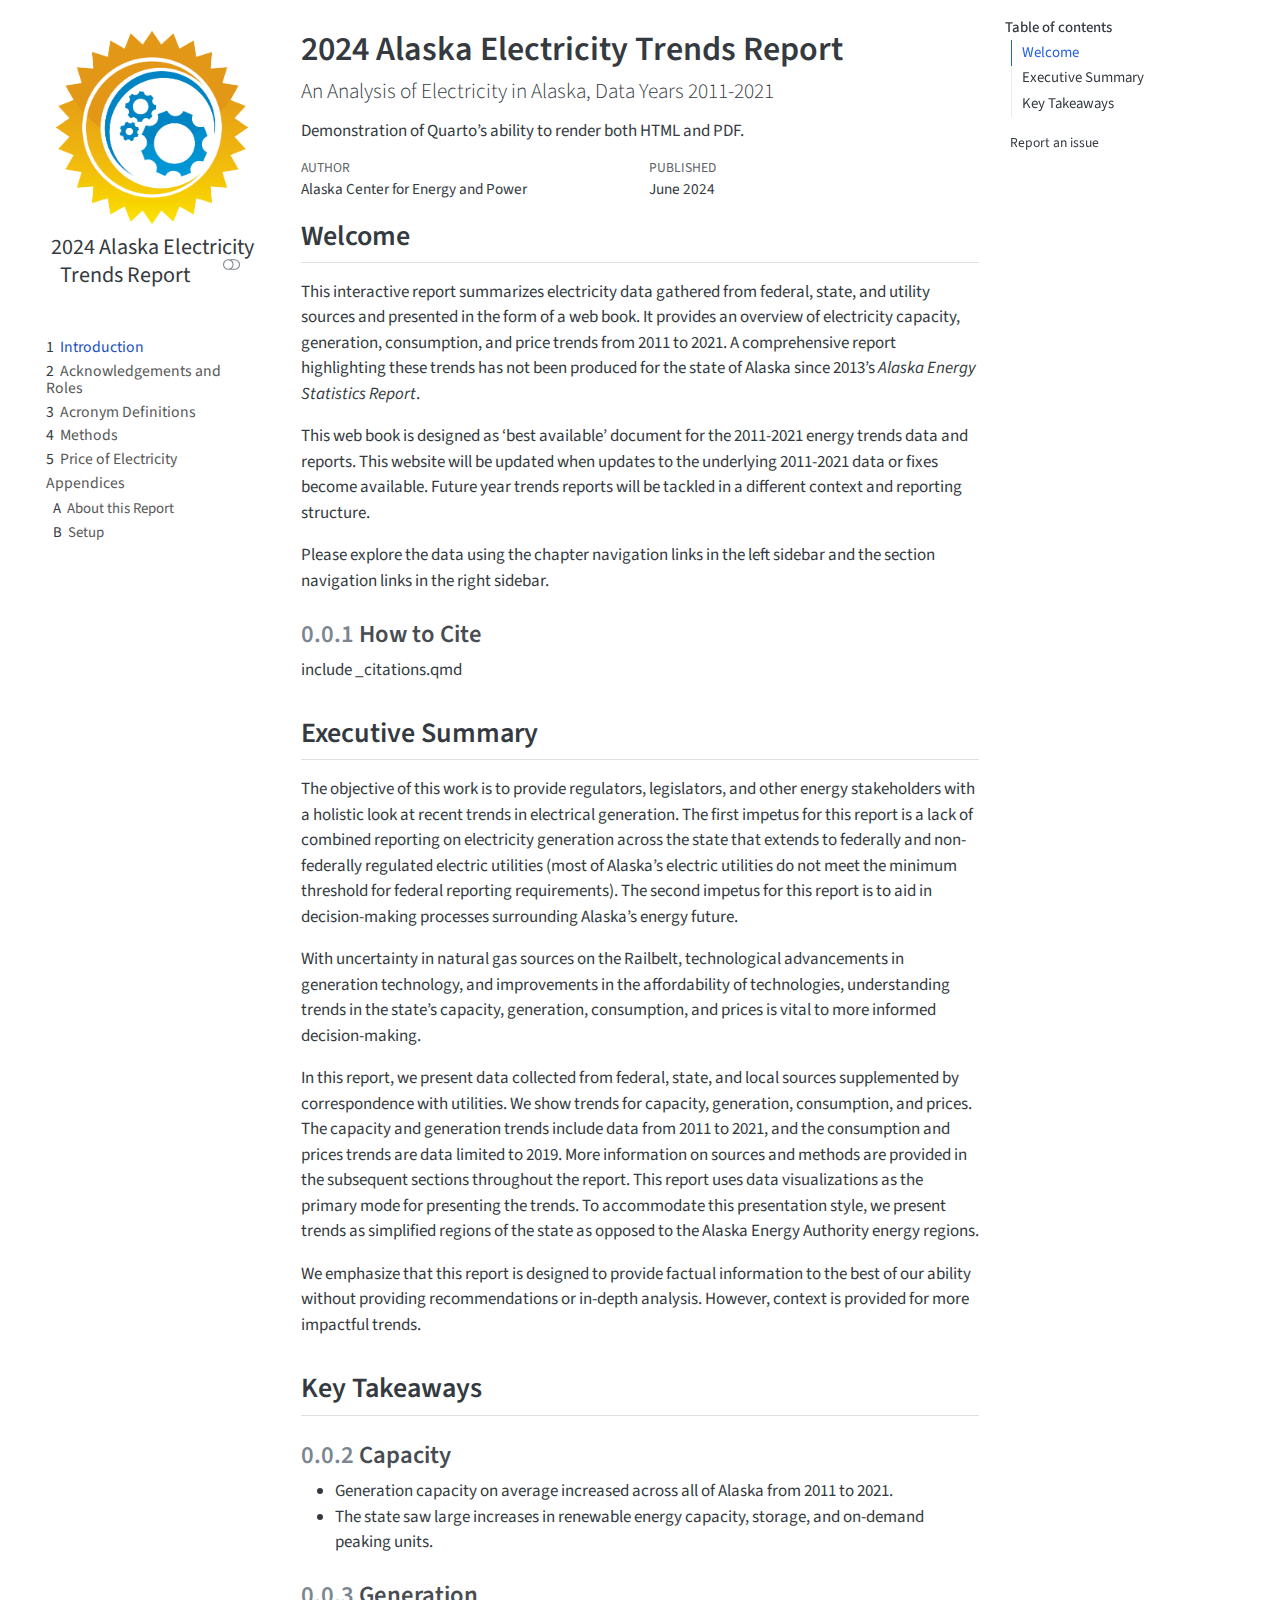
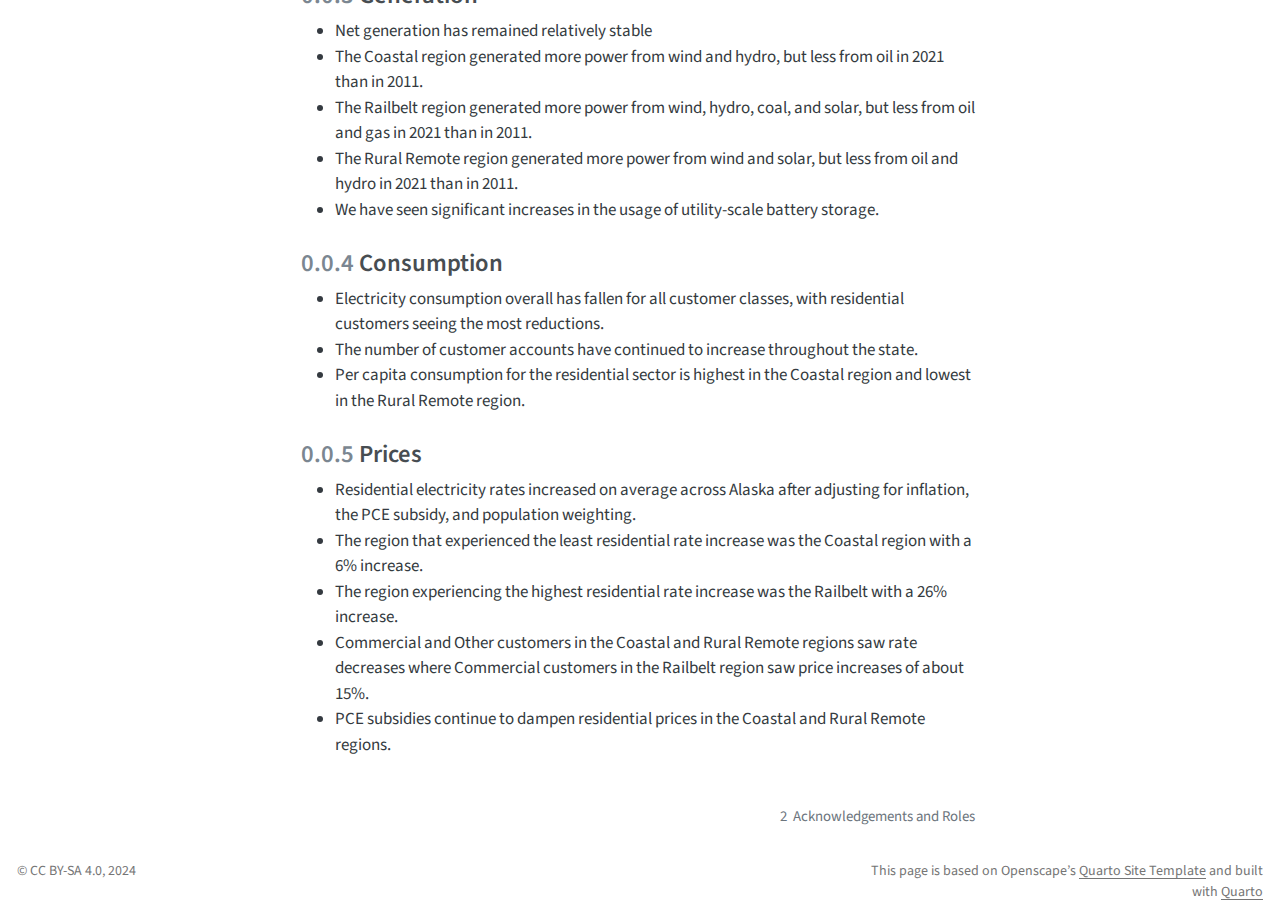
==== commit 4fd8e5f6: "Built site for gh-pages" ====
--- a/index.html
+++ b/index.html
@@ -9,7 +9,7 @@
 <meta name="author" content="Alaska Center for Energy and Power">
 <meta name="description" content="Demonstration of Quarto’s ability to render both HTML and PDF.">
 
-<title>Alaska Electricity Trends Report</title>
+<title>2024 Alaska Electricity Trends Report</title>
 <style>
 code{white-space: pre-wrap;}
 span.smallcaps{font-variant: small-caps;}
@@ -99,14 +99,14 @@
   <nav id="quarto-sidebar" class="sidebar collapse collapse-horizontal quarto-sidebar-collapse-item sidebar-navigation floating overflow-auto">
     <div class="pt-lg-2 mt-2 text-center sidebar-header sidebar-header-stacked">
       <a href="./index.html" class="sidebar-logo-link">
-      <img src="./images/data-duck.png" alt="" class="sidebar-logo py-0 d-lg-inline d-none">
+      <img src="./images/ACEP_gear.png" alt="" class="sidebar-logo py-0 d-lg-inline d-none">
       </a>
     <div class="sidebar-title mb-0 py-0">
-      <a href="./">Alaska Electricity Trends Report</a> 
+      <a href="./">2024 Alaska Electricity Trends Report</a> 
         <div class="sidebar-tools-main tools-wide">
     <a href="https://cookiecutter.readthedocs.io/en/stable/" title="Cookiecutter Project Templates" class="quarto-navigation-tool px-1" aria-label="Cookiecutter Project Templates"><i class="bi bi-globe"></i></a>
     <a href="https://github.com/ianalexmac/new-quarto-website" title="Source Code" class="quarto-navigation-tool px-1" aria-label="Source Code"><i class="bi bi-github"></i></a>
-    <a href="./Alaska-Electricity-Trends-Report.pdf" title="Download PDF" class="quarto-navigation-tool px-1" aria-label="Download PDF"><i class="bi bi-file-pdf"></i></a>
+    <a href="./2024-Alaska-Electricity-Trends-Report.pdf" title="Download PDF" class="quarto-navigation-tool px-1" aria-label="Download PDF"><i class="bi bi-file-pdf"></i></a>
   <a href="" class="quarto-color-scheme-toggle quarto-navigation-tool  px-1" onclick="window.quartoToggleColorScheme(); return false;" title="Toggle dark mode"><i class="bi"></i></a>
 </div>
     </div>
@@ -138,8 +138,14 @@
 </li>
         <li class="sidebar-item">
   <div class="sidebar-item-container"> 
+  <a href="./methods.html" class="sidebar-item-text sidebar-link">
+ <span class="menu-text"><span class="chapter-number">4</span>&nbsp; <span class="chapter-title">Methods</span></span></a>
+  </div>
+</li>
+        <li class="sidebar-item">
+  <div class="sidebar-item-container"> 
   <a href="./prices.html" class="sidebar-item-text sidebar-link">
- <span class="menu-text"><span class="chapter-number">4</span>&nbsp; <span class="chapter-title">Price of Electricity</span></span></a>
+ <span class="menu-text"><span class="chapter-number">5</span>&nbsp; <span class="chapter-title">Price of Electricity</span></span></a>
   </div>
 </li>
         <li class="sidebar-item sidebar-item-section">
@@ -195,7 +201,7 @@
 
 <header id="title-block-header" class="quarto-title-block default">
 <div class="quarto-title">
-<h1 class="title">Alaska Electricity Trends Report</h1>
+<h1 class="title">2024 Alaska Electricity Trends Report</h1>
 <p class="subtitle lead">An Analysis of Electricity in Alaska, Data Years 2011-2021</p>
 </div>
 
@@ -215,6 +221,12 @@
           </div>
   </div>
     
+    <div>
+    <div class="quarto-title-meta-heading">Published</div>
+    <div class="quarto-title-meta-contents">
+      <p class="date">June 2024</p>
+    </div>
+  </div>
   
     
   </div>
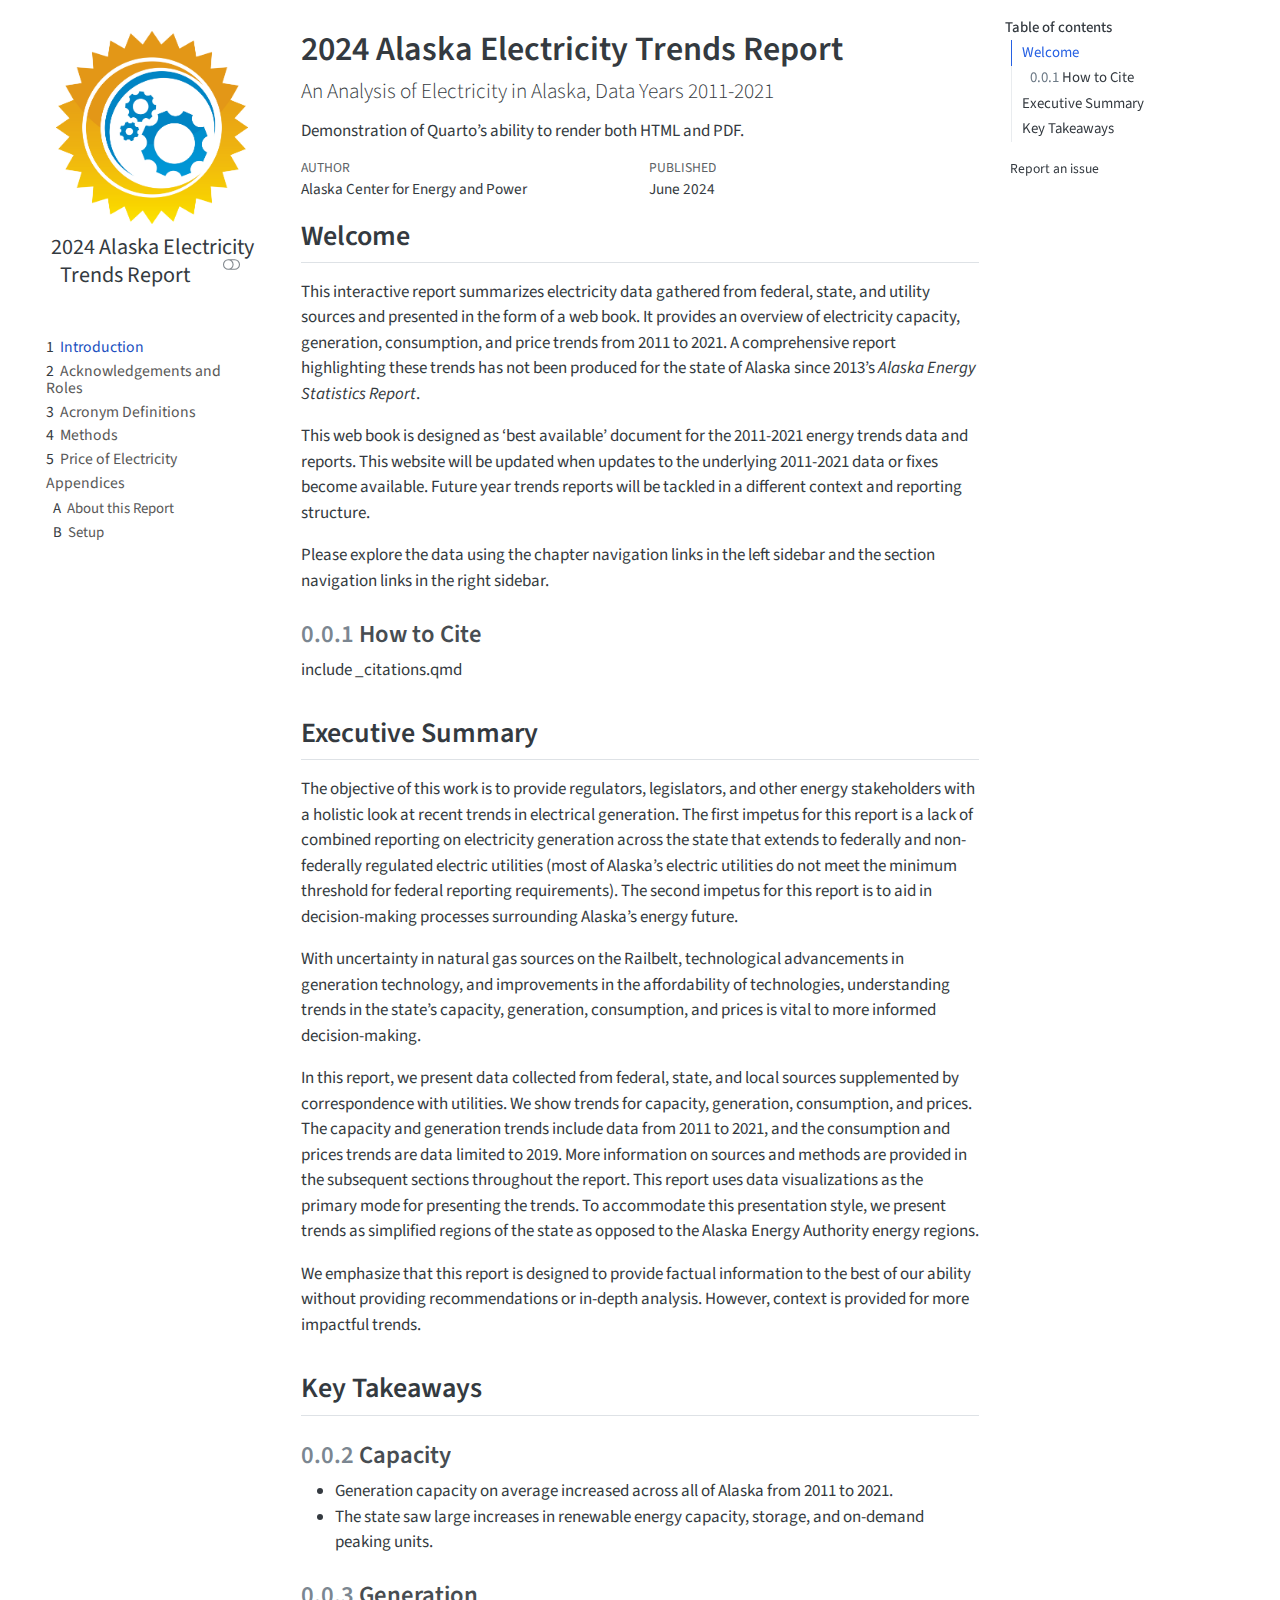
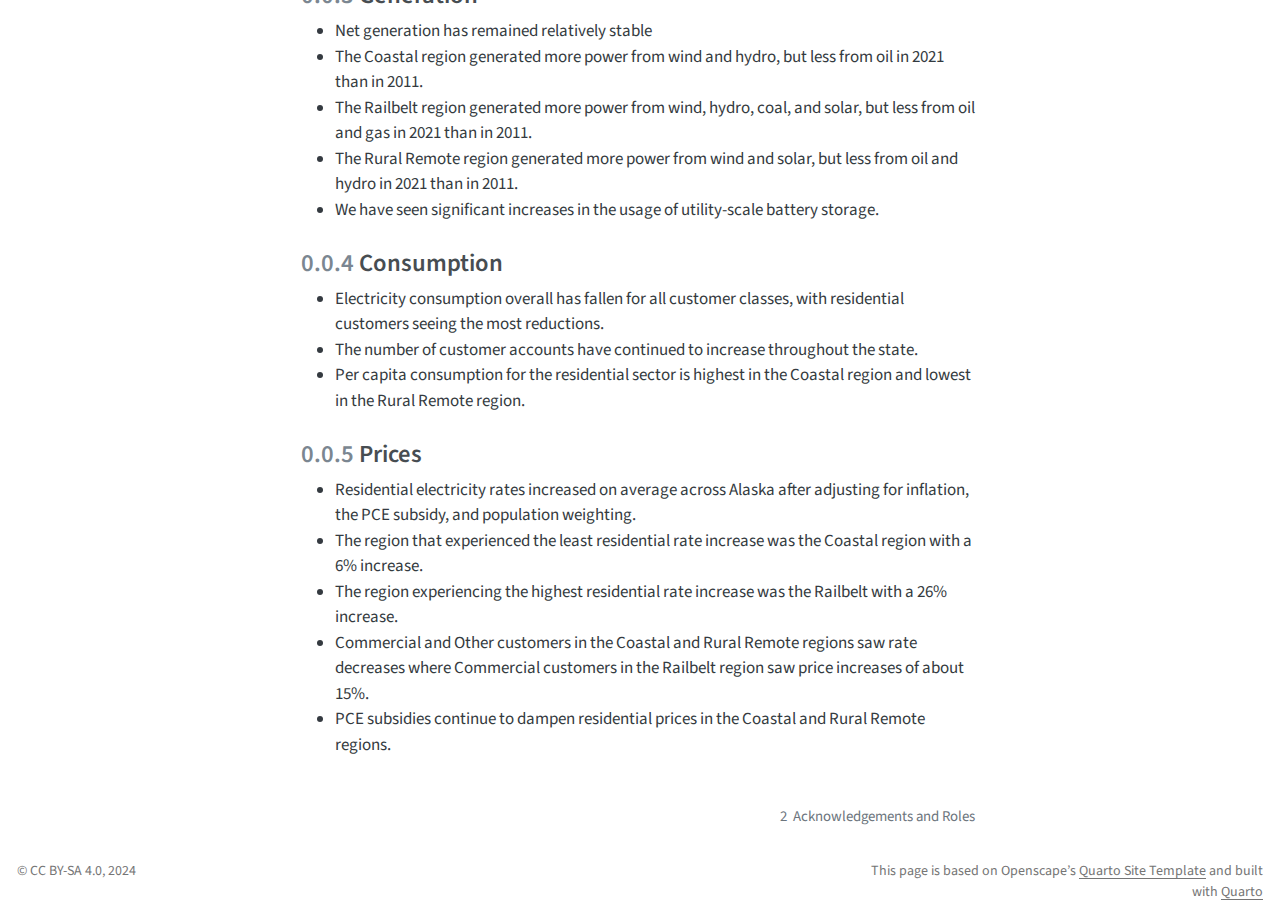
==== commit c91a869d: "Built site for gh-pages" ====
--- a/index.html
+++ b/index.html
@@ -2,7 +2,7 @@
 <html xmlns="http://www.w3.org/1999/xhtml" lang="en" xml:lang="en"><head>
 
 <meta charset="utf-8">
-<meta name="generator" content="quarto-1.4.555">
+<meta name="generator" content="quarto-1.5.54">
 
 <meta name="viewport" content="width=device-width, initial-scale=1.0, user-scalable=yes">
 
@@ -81,13 +81,13 @@
   <header id="quarto-header" class="headroom fixed-top">
   <nav class="quarto-secondary-nav">
     <div class="container-fluid d-flex">
-      <button type="button" class="quarto-btn-toggle btn" data-bs-toggle="collapse" data-bs-target=".quarto-sidebar-collapse-item" aria-controls="quarto-sidebar" aria-expanded="false" aria-label="Toggle sidebar navigation" onclick="if (window.quartoToggleHeadroom) { window.quartoToggleHeadroom(); }">
+      <button type="button" class="quarto-btn-toggle btn" data-bs-toggle="collapse" role="button" data-bs-target=".quarto-sidebar-collapse-item" aria-controls="quarto-sidebar" aria-expanded="false" aria-label="Toggle sidebar navigation" onclick="if (window.quartoToggleHeadroom) { window.quartoToggleHeadroom(); }">
         <i class="bi bi-layout-text-sidebar-reverse"></i>
       </button>
         <nav class="quarto-page-breadcrumbs" aria-label="breadcrumb"><ol class="breadcrumb"><li class="breadcrumb-item"><a href="./index.html"><span class="chapter-number">1</span>&nbsp; <span class="chapter-title">Introduction</span></a></li></ol></nav>
-        <a class="flex-grow-1" role="button" data-bs-toggle="collapse" data-bs-target=".quarto-sidebar-collapse-item" aria-controls="quarto-sidebar" aria-expanded="false" aria-label="Toggle sidebar navigation" onclick="if (window.quartoToggleHeadroom) { window.quartoToggleHeadroom(); }">      
+        <a class="flex-grow-1" role="navigation" data-bs-toggle="collapse" data-bs-target=".quarto-sidebar-collapse-item" aria-controls="quarto-sidebar" aria-expanded="false" aria-label="Toggle sidebar navigation" onclick="if (window.quartoToggleHeadroom) { window.quartoToggleHeadroom(); }">      
         </a>
-      <button type="button" class="btn quarto-search-button" aria-label="" onclick="window.quartoOpenSearch();">
+      <button type="button" class="btn quarto-search-button" aria-label="Search" onclick="window.quartoOpenSearch();">
         <i class="bi bi-search"></i>
       </button>
     </div>
@@ -150,9 +150,9 @@
 </li>
         <li class="sidebar-item sidebar-item-section">
       <div class="sidebar-item-container"> 
-            <a class="sidebar-item-text sidebar-link text-start" data-bs-toggle="collapse" data-bs-target="#quarto-sidebar-section-1" aria-expanded="true">
+            <a class="sidebar-item-text sidebar-link text-start" data-bs-toggle="collapse" data-bs-target="#quarto-sidebar-section-1" role="navigation" aria-expanded="true">
  <span class="menu-text">Appendices</span></a>
-          <a class="sidebar-item-toggle text-start" data-bs-toggle="collapse" data-bs-target="#quarto-sidebar-section-1" aria-expanded="true" aria-label="Toggle section">
+          <a class="sidebar-item-toggle text-start" data-bs-toggle="collapse" data-bs-target="#quarto-sidebar-section-1" role="navigation" aria-expanded="true" aria-label="Toggle section">
             <i class="bi bi-chevron-right ms-2"></i>
           </a> 
       </div>
@@ -474,18 +474,7 @@
     }
     return false;
   }
-  const clipboard = new window.ClipboardJS('.code-copy-button', {
-    text: function(trigger) {
-      const codeEl = trigger.previousElementSibling.cloneNode(true);
-      for (const childEl of codeEl.children) {
-        if (isCodeAnnotation(childEl)) {
-          childEl.remove();
-        }
-      }
-      return codeEl.innerText;
-    }
-  });
-  clipboard.on('success', function(e) {
+  const onCopySuccess = function(e) {
     // button target
     const button = e.trigger;
     // don't keep focus
@@ -517,7 +506,29 @@
     }, 1000);
     // clear code selection
     e.clearSelection();
+  }
+  const getTextToCopy = function(trigger) {
+      const codeEl = trigger.previousElementSibling.cloneNode(true);
+      for (const childEl of codeEl.children) {
+        if (isCodeAnnotation(childEl)) {
+          childEl.remove();
+        }
+      }
+      return codeEl.innerText;
+  }
+  const clipboard = new window.ClipboardJS('.code-copy-button:not([data-in-quarto-modal])', {
+    text: getTextToCopy
   });
+  clipboard.on('success', onCopySuccess);
+  if (window.document.getElementById('quarto-embedded-source-code-modal')) {
+    // For code content inside modals, clipBoardJS needs to be initialized with a container option
+    // TODO: Check when it could be a function (https://github.com/zenorocha/clipboard.js/issues/860)
+    const clipboardModal = new window.ClipboardJS('.code-copy-button[data-in-quarto-modal]', {
+      text: getTextToCopy,
+      container: window.document.getElementById('quarto-embedded-source-code-modal')
+    });
+    clipboardModal.on('success', onCopySuccess);
+  }
     var localhostRegex = new RegExp(/^(?:http|https):\/\/localhost\:?[0-9]*\//);
     var mailtoRegex = new RegExp(/^mailto:/);
       var filterRegex = new RegExp('/' + window.location.host + '/');
@@ -525,7 +536,7 @@
         return filterRegex.test(href) || localhostRegex.test(href) || mailtoRegex.test(href);
     }
     // Inspect non-navigation links and adorn them if external
- 	var links = window.document.querySelectorAll('a[href]:not(.nav-link):not(.navbar-brand):not(.toc-action):not(.sidebar-link):not(.sidebar-item-toggle):not(.pagination-link):not(.no-external):not([aria-hidden]):not(.dropdown-item):not(.quarto-navigation-tool)');
+ 	var links = window.document.querySelectorAll('a[href]:not(.nav-link):not(.navbar-brand):not(.toc-action):not(.sidebar-link):not(.sidebar-item-toggle):not(.pagination-link):not(.no-external):not([aria-hidden]):not(.dropdown-item):not(.quarto-navigation-tool):not(.about-link)');
     for (var i=0; i<links.length; i++) {
       const link = links[i];
       if (!isInternal(link.href)) {
--- a/site_libs/quarto-html/quarto-syntax-highlighting.css
+++ b/site_libs/quarto-html/quarto-syntax-highlighting.css
@@ -0,0 +1,205 @@
+/* quarto syntax highlight colors */
+:root {
+  --quarto-hl-ot-color: #003B4F;
+  --quarto-hl-at-color: #657422;
+  --quarto-hl-ss-color: #20794D;
+  --quarto-hl-an-color: #5E5E5E;
+  --quarto-hl-fu-color: #4758AB;
+  --quarto-hl-st-color: #20794D;
+  --quarto-hl-cf-color: #003B4F;
+  --quarto-hl-op-color: #5E5E5E;
+  --quarto-hl-er-color: #AD0000;
+  --quarto-hl-bn-color: #AD0000;
+  --quarto-hl-al-color: #AD0000;
+  --quarto-hl-va-color: #111111;
+  --quarto-hl-bu-color: inherit;
+  --quarto-hl-ex-color: inherit;
+  --quarto-hl-pp-color: #AD0000;
+  --quarto-hl-in-color: #5E5E5E;
+  --quarto-hl-vs-color: #20794D;
+  --quarto-hl-wa-color: #5E5E5E;
+  --quarto-hl-do-color: #5E5E5E;
+  --quarto-hl-im-color: #00769E;
+  --quarto-hl-ch-color: #20794D;
+  --quarto-hl-dt-color: #AD0000;
+  --quarto-hl-fl-color: #AD0000;
+  --quarto-hl-co-color: #5E5E5E;
+  --quarto-hl-cv-color: #5E5E5E;
+  --quarto-hl-cn-color: #8f5902;
+  --quarto-hl-sc-color: #5E5E5E;
+  --quarto-hl-dv-color: #AD0000;
+  --quarto-hl-kw-color: #003B4F;
+}
+
+/* other quarto variables */
+:root {
+  --quarto-font-monospace: SFMono-Regular, Menlo, Monaco, Consolas, "Liberation Mono", "Courier New", monospace;
+}
+
+pre > code.sourceCode > span {
+  color: #003B4F;
+}
+
+code span {
+  color: #003B4F;
+}
+
+code.sourceCode > span {
+  color: #003B4F;
+}
+
+div.sourceCode,
+div.sourceCode pre.sourceCode {
+  color: #003B4F;
+}
+
+code span.ot {
+  color: #003B4F;
+  font-style: inherit;
+}
+
+code span.at {
+  color: #657422;
+  font-style: inherit;
+}
+
+code span.ss {
+  color: #20794D;
+  font-style: inherit;
+}
+
+code span.an {
+  color: #5E5E5E;
+  font-style: inherit;
+}
+
+code span.fu {
+  color: #4758AB;
+  font-style: inherit;
+}
+
+code span.st {
+  color: #20794D;
+  font-style: inherit;
+}
+
+code span.cf {
+  color: #003B4F;
+  font-weight: bold;
+  font-style: inherit;
+}
+
+code span.op {
+  color: #5E5E5E;
+  font-style: inherit;
+}
+
+code span.er {
+  color: #AD0000;
+  font-style: inherit;
+}
+
+code span.bn {
+  color: #AD0000;
+  font-style: inherit;
+}
+
+code span.al {
+  color: #AD0000;
+  font-style: inherit;
+}
+
+code span.va {
+  color: #111111;
+  font-style: inherit;
+}
+
+code span.bu {
+  font-style: inherit;
+}
+
+code span.ex {
+  font-style: inherit;
+}
+
+code span.pp {
+  color: #AD0000;
+  font-style: inherit;
+}
+
+code span.in {
+  color: #5E5E5E;
+  font-style: inherit;
+}
+
+code span.vs {
+  color: #20794D;
+  font-style: inherit;
+}
+
+code span.wa {
+  color: #5E5E5E;
+  font-style: italic;
+}
+
+code span.do {
+  color: #5E5E5E;
+  font-style: italic;
+}
+
+code span.im {
+  color: #00769E;
+  font-style: inherit;
+}
+
+code span.ch {
+  color: #20794D;
+  font-style: inherit;
+}
+
+code span.dt {
+  color: #AD0000;
+  font-style: inherit;
+}
+
+code span.fl {
+  color: #AD0000;
+  font-style: inherit;
+}
+
+code span.co {
+  color: #5E5E5E;
+  font-style: inherit;
+}
+
+code span.cv {
+  color: #5E5E5E;
+  font-style: italic;
+}
+
+code span.cn {
+  color: #8f5902;
+  font-style: inherit;
+}
+
+code span.sc {
+  color: #5E5E5E;
+  font-style: inherit;
+}
+
+code span.dv {
+  color: #AD0000;
+  font-style: inherit;
+}
+
+code span.kw {
+  color: #003B4F;
+  font-weight: bold;
+  font-style: inherit;
+}
+
+.prevent-inlining {
+  content: "</";
+}
+
+/*# sourceMappingURL=debc5d5d77c3f9108843748ff7464032.css.map */
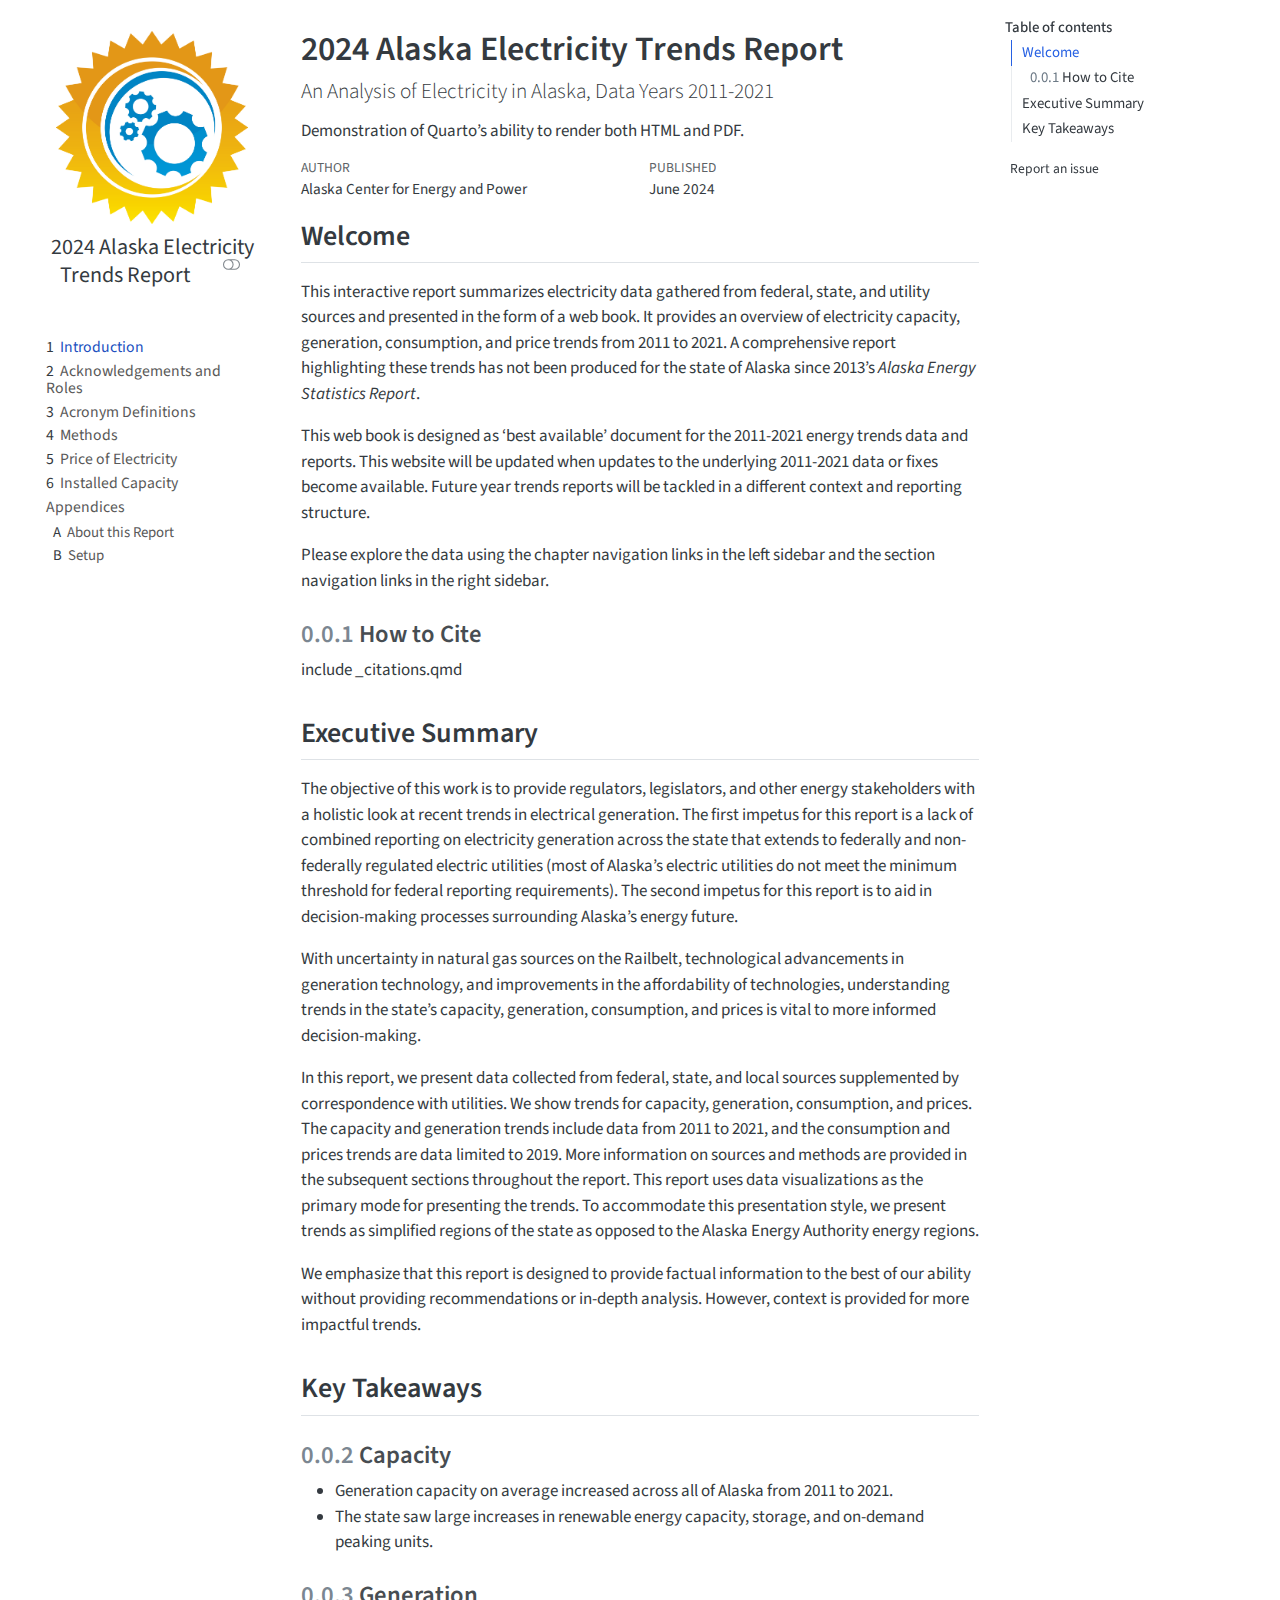
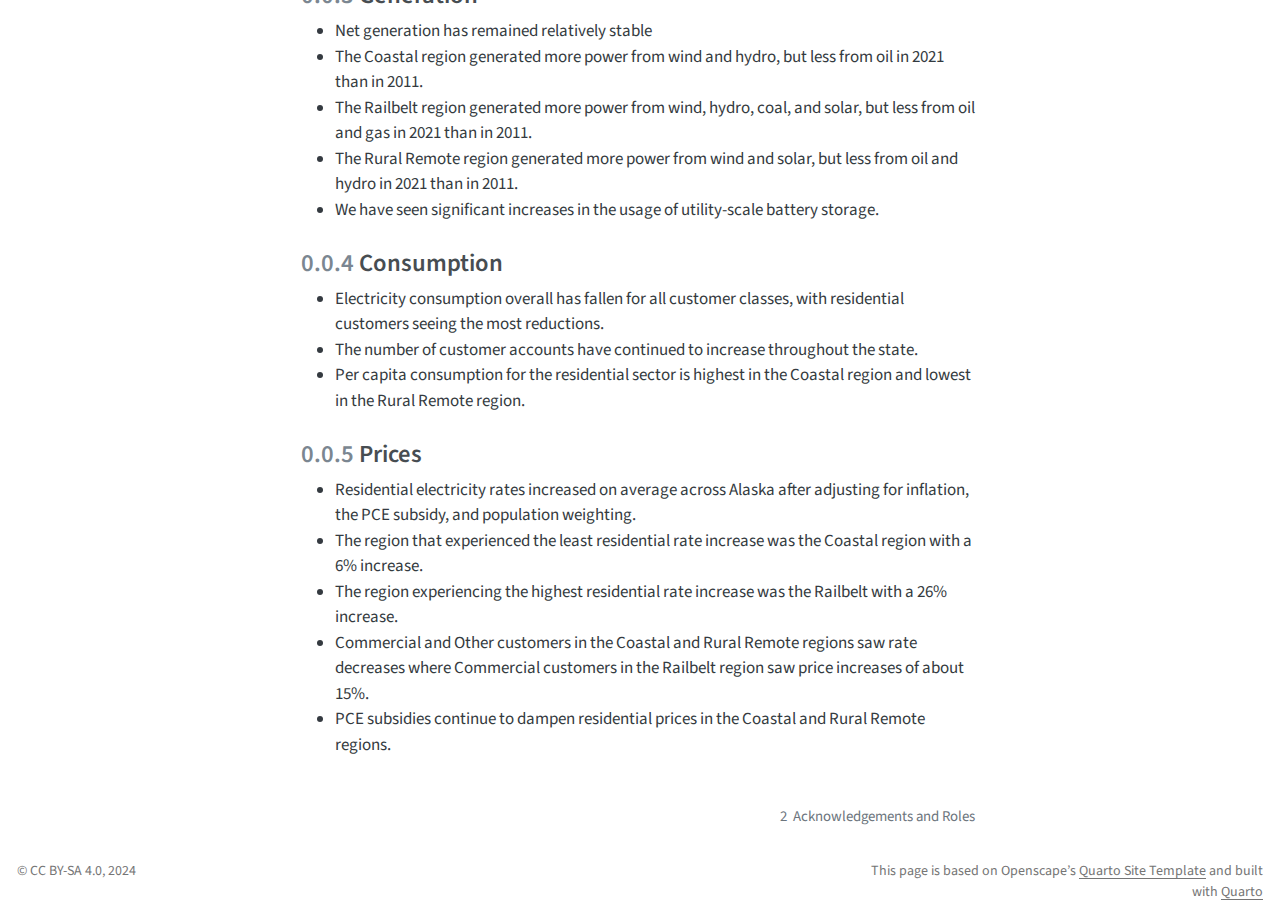
==== commit d9e9a09c: "Built site for gh-pages" ====
--- a/index.html
+++ b/index.html
@@ -146,6 +146,12 @@
   <div class="sidebar-item-container"> 
   <a href="./prices.html" class="sidebar-item-text sidebar-link">
  <span class="menu-text"><span class="chapter-number">5</span>&nbsp; <span class="chapter-title">Price of Electricity</span></span></a>
+  </div>
+</li>
+        <li class="sidebar-item">
+  <div class="sidebar-item-container"> 
+  <a href="./capacity.html" class="sidebar-item-text sidebar-link">
+ <span class="menu-text"><span class="chapter-number">6</span>&nbsp; <span class="chapter-title">Installed Capacity</span></span></a>
   </div>
 </li>
         <li class="sidebar-item sidebar-item-section">
